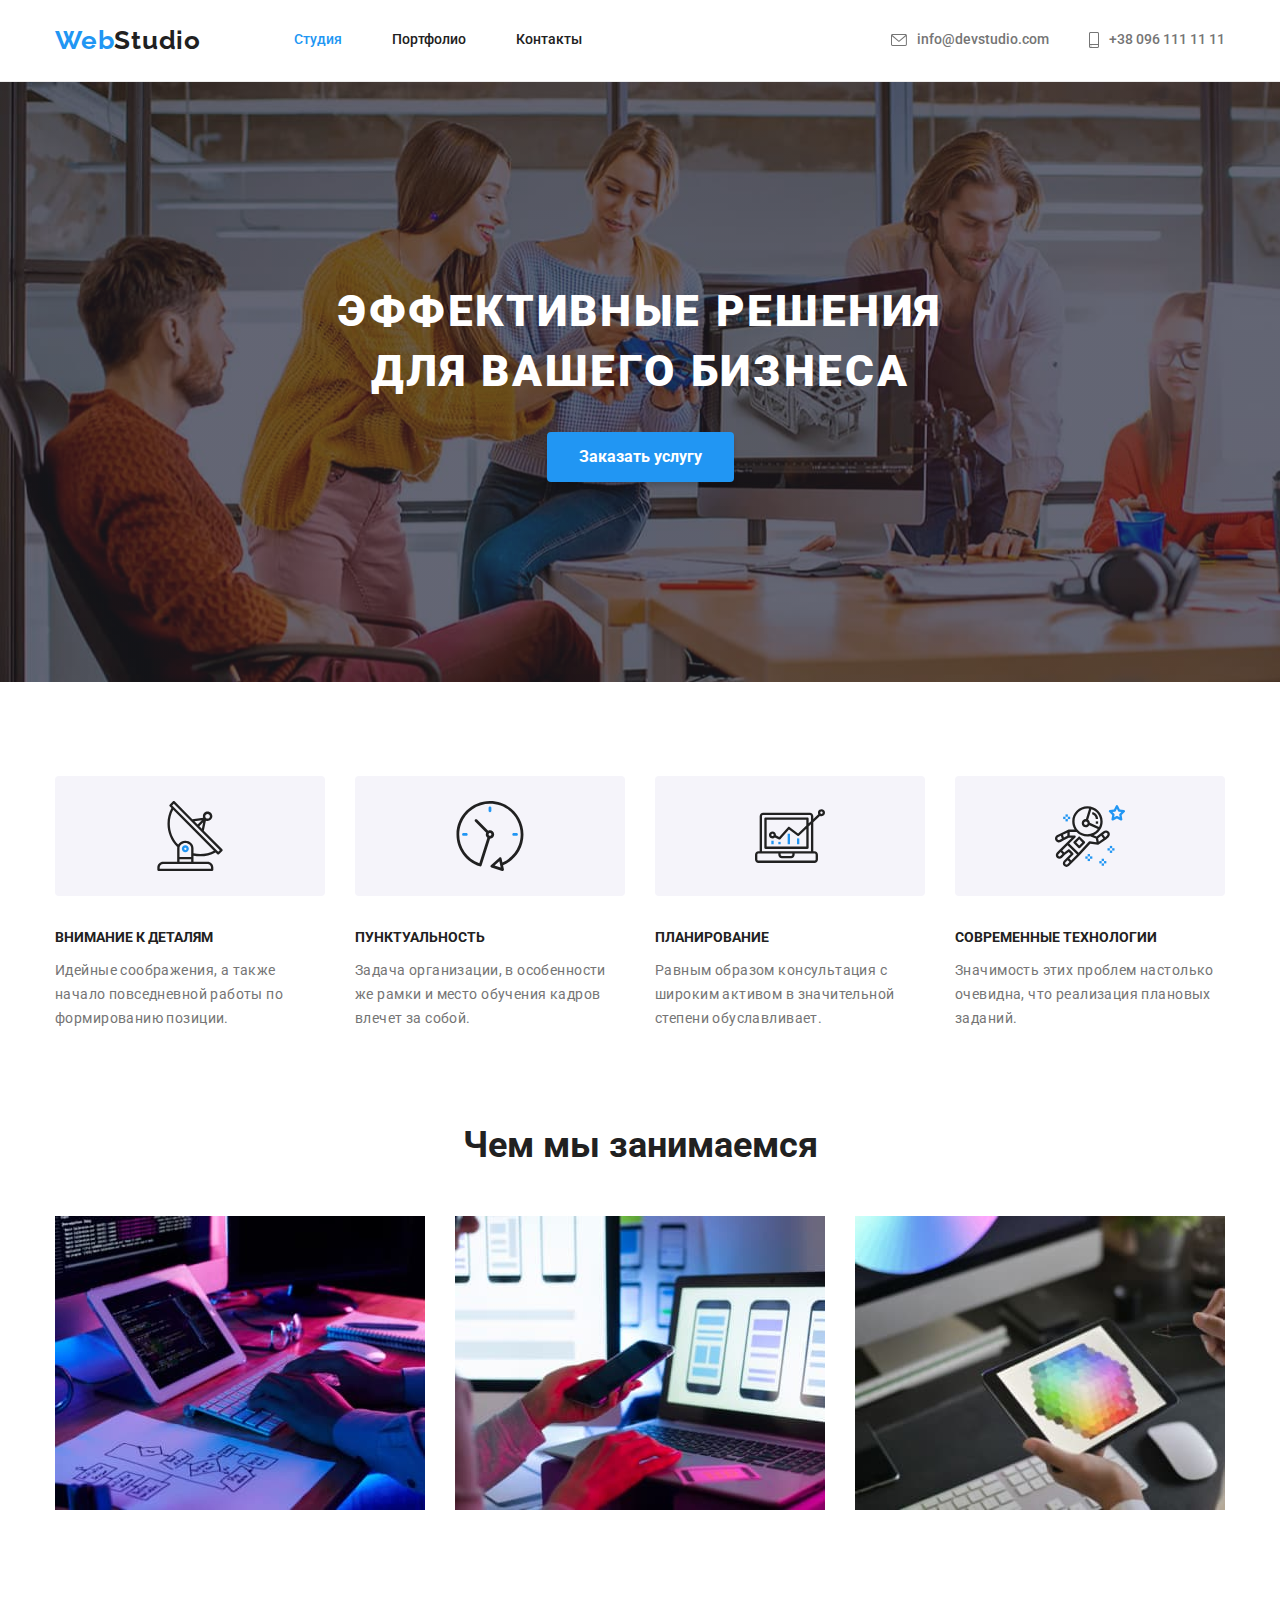
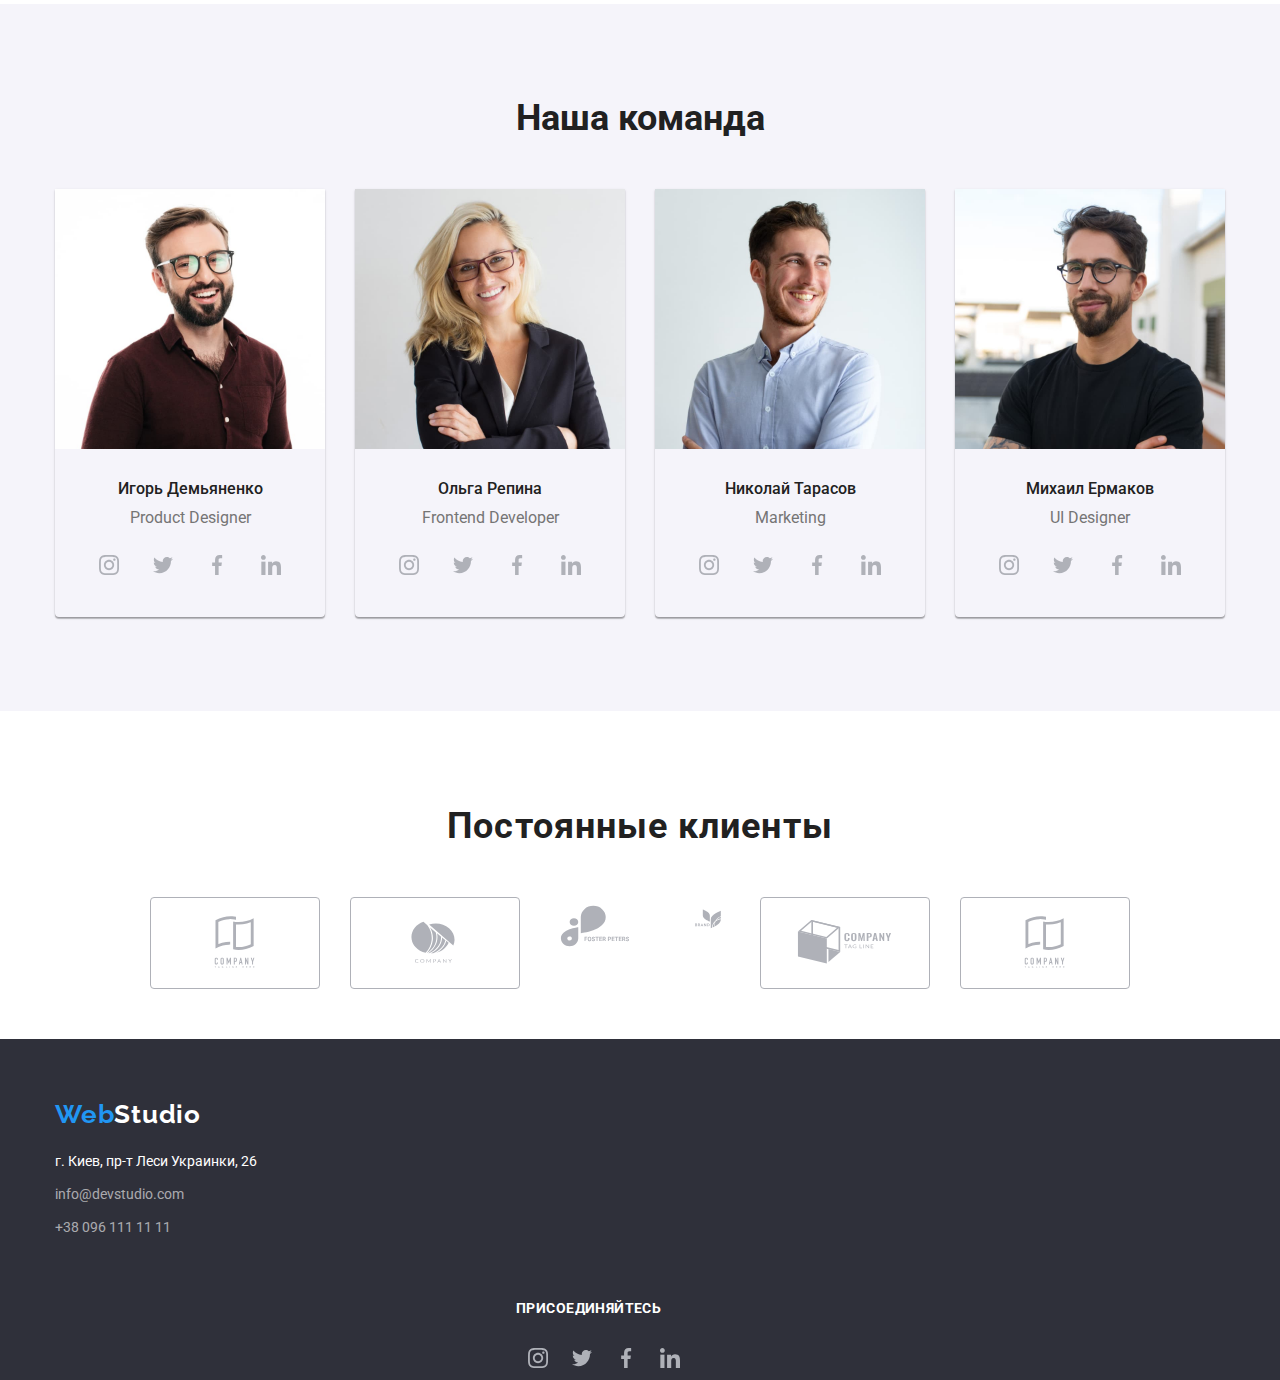
==== index.html @ 7bfb626f "&" ====
<!DOCTYPE html>
<html lang="ru">

<head>
    <meta charset="UTF-8">
    <meta http-equiv="X-UA-Compatible" content="IE=edge">
    <meta name="viewport" content="width=device-width, initial-scale=1.0">
    <title>Document</title>
    <link rel="preconnect" href="https://fonts.gstatic.com">
    <link
        href="https://fonts.googleapis.com/css2?family=Raleway:wght@700&family=Roboto:wght@400;500;700;900&display=swap"
        rel="stylesheet">
    <link rel="stylesheet" href="https://cdnjs.cloudflare.com/ajax/libs/modern-normalize/1.1.0/modern-normalize.css">
    <link rel="stylesheet" href="./css/styles.css">

</head>

<body>

    <header class=head-border>
        <div class="container">
            <nav class="nav">

                <a class="nav-logo" href="./index.html"><span class="logo-web">Web</span>Studio</a>

                <ul class="nav-list list">
                    <li class="nav-item"><a class="nav-link link active" href="./index.html">Студия</a></li>
                    <li class="nav-item"><a class="nav-link link" href="./portfolio.html">Портфолио</a></li>
                    <li class="nav-item"><a class="nav-link link" href="#">Контакты</a></li>
                </ul>
            </nav>
            <ul class="contact-list list">
                <li class="contact-item"><a class="nav-link link contact-link" href="mailto:info@devstudio.com">
                    <svg class=contact-list-icon width="16" height="12"> 
                        <use href="./images/sprite.svg#icon-envelope"></use> </svg>
                    info@devstudio.com</a></li>
                <li class="contact-item"><a class="nav-link link contact-link" href="tel:+380961111111">
                    <svg class=contact-list-icon width="10" height="16"> 
                        <use href="./images/sprite.svg#icon-smartphone"></use> </svg>
                        +38 096 111 11 11</a>
                </li>
            </ul>
        </div>
    </header>

    <main>
        <section class="hero-section ">
           
        <div class="hero-container">
            <h1 class="hero-title">Эффективные решения для вашего бизнеса</h1>
            <button type="button" class="btn order">Заказать услугу</button>
      
            </div>
        </section>


        <section class="container discription">
           
                <ul class="about-list list">
                    <li class=feature-container>
                        <div class=feature>
                        <svg  width="70" height="70"> 
                            <use href="./images/sprite.svg#icon-antenna">
                            </use> </svg></div>
                        <h3 class="about-title">Внимание к деталям</h3>
                        <p class="about-title-p">Идейные соображения, а также начало повседневной работы по формированию
                            позиции.</p>
                            </div>
                    </li>
                    <li class=feature-container>
                        <div class=feature>
                            <svg  width="70" height="70"> 
                                <use href="./images/sprite.svg#icon-clock">
                                </use> </svg></div>
                        <h3 class="about-title">Пунктуальность</h3>
                        <p class="about-title-p">Задача организации, в особенности же рамки и место обучения кадров
                            влечет за собой.</p>
                    </li>
                    <li class=feature-container>
                        <div class=feature>
                            <svg  width="70" height="70"> 
                                <use href="./images/sprite.svg#icon-diagram">
                                </use> </svg></div>
                        <h3 class="about-title">Планирование</h3>
                        <p class="about-title-p">Равным образом консультация с широким активом в значительной степени
                            обуславливает.</p>
                    </li>
                    <li class=feature-container>
                        <div class=feature>
                            <svg  width="70" height="70"> 
                                <use href="./images/sprite.svg#icon-astronaut">
                                </use> </svg></div>
                        <h3 class="about-title">Современные технологии</h3>
                        <p class="about-title-p">Значимость этих проблем настолько очевидна, что реализация плановых
                            заданий.</p>
                    </li>

                </ul>
            
        </section>


        <section class="work-list container">
       
            <h2 class="about-work">Чем мы занимаемся</h2>

            <ul class="img-list  list">
                <li class=img-li><img src="./images/our-work-1.jpg" alt="nice-image-with-computer" width="370"></li>
                <li class=img-li><img src="./images/our-work-2.jpg" alt="nice-image-with-phone" width="370"></li>
                <li class=img-li><img src="./images/our-work-3.jpg" alt="nice-image-with-tablet" width="370"></li>
            </ul>
      
        </section>

        <section class=team-section >
            <div class="container pad-top">
            <h2 class="our-team">Наша команда</h2>
            
                <ul class="team-list">
                    <li class="card list ">

                        <img src="./images/our-team-prod-design.jpg" alt="photo-prod-design" width="270">
                        <div class="employer-card">
                            <h3 class="employer">Игорь Демьяненко</h3>
                            <p class="employer-text">Product Designer</p>
                            <ul class="social-link-list list">
                                <li class="social-list-item"> 
                                    <a class=social-list-link href="" > 
                                    <svg class="social-list-icon" width="20" height="20"> 
                                    <use href="./images/sprite.svg#icon-instagram">
                                    </use></svg></a></li>
                                    <li class="social-list-item"> 
                                        <a href="" class=social-list-link> 
                                        <svg class="social-list-icon" width="20" height="20"> 
                                        <use href="./images/sprite.svg#icon-twitter">
                                        </use></svg></a></li>
                                        <li class="social-list-item"> 
                                            <a href="" class=social-list-link> 
                                            <svg class="social-list-icon" width="20" height="20"> 
                                            <use href="./images/sprite.svg#icon-facebook">
                                            </use></svg></a></li>
                                            <li class="social-list-item"> 
                                                <a href="" class=social-list-link> 
                                                <svg class="social-list-icon" width="20" height="20"> 
                                                <use href="./images/sprite.svg#icon-linkedin">
                                                </use></svg></a></li>
                            
                            </ul>
                        </div>
                    </li>


                    <li class="card list"><img src="./images/our-team-frontend-dev.jpg" alt="photo-frontend-dev"
                            width="270">
                        <div class="employer-card">
                            <h3 class="employer">Ольга Репина</h3>
                            <p class="employer-text">Frontend Developer</p>
                            <ul class="social-link-list list">
                                <li class="social-list-item"> 
                                    <a class=social-list-link href="" > 
                                    <svg class="social-list-icon" width="20" height="20"> 
                                    <use href="./images/sprite.svg#icon-instagram">
                                    </use></svg></a></li>
                                    <li class="social-list-item"> 
                                        <a href="" class=social-list-link> 
                                        <svg class="social-list-icon" width="20" height="20"> 
                                        <use href="./images/sprite.svg#icon-twitter">
                                        </use></svg></a></li>
                                        <li class="social-list-item"> 
                                            <a href="" class=social-list-link> 
                                            <svg class="social-list-icon" width="20" height="20"> 
                                            <use href="./images/sprite.svg#icon-facebook">
                                            </use></svg></a></li>
                                            <li class="social-list-item"> 
                                                <a href="" class=social-list-link> 
                                                <svg class="social-list-icon" width="20" height="20"> 
                                                <use href="./images/sprite.svg#icon-linkedin">
                                                </use></svg></a></li>
                            
                            </ul>
                        </div>
                    </li>


                    <li class="card list"><img src="./images/our-team-marketman.jpg" alt="photo-marketman" width="270">
                        <div class="employer-card">
                            <h3 class="employer">Николай Тарасов</h3>
                            <p class="employer-text">Marketing</p>
                            <ul class="social-link-list list">
                                <li class="social-list-item"> 
                                    <a class=social-list-link href="" > 
                                    <svg class="social-list-icon" width="20" height="20"> 
                                    <use href="./images/sprite.svg#icon-instagram">
                                    </use></svg></a></li>
                                    <li class="social-list-item"> 
                                        <a href="" class=social-list-link> 
                                        <svg class="social-list-icon" width="20" height="20"> 
                                        <use href="./images/sprite.svg#icon-twitter">
                                        </use></svg></a></li>
                                        <li class="social-list-item"> 
                                            <a href="" class=social-list-link> 
                                            <svg class="social-list-icon" width="20" height="20"> 
                                            <use href="./images/sprite.svg#icon-facebook">
                                            </use></svg></a></li>
                                            <li class="social-list-item"> 
                                                <a href="" class=social-list-link> 
                                                <svg class="social-list-icon" width="20" height="20"> 
                                                <use href="./images/sprite.svg#icon-linkedin">
                                                </use></svg></a></li>
                            
                            </ul>
                        </div>
                    </li>

                    <li class="card list"><img src="./images/our-team-Ul-design.jpg" alt="photo-Ul-design" width="270">
                        <div class="employer-card">
                            <h3 class="employer">Михаил Ермаков</h3>
                            <p class="employer-text">UI Designer</p>
                            <ul class="social-link-list list">
                                <li class="social-list-item"> 
                                    <a class=social-list-link href="" > 
                                    <svg class="social-list-icon" width="20" height="20"> 
                                    <use href="./images/sprite.svg#icon-instagram">
                                    </use></svg></a></li>
                                    <li class="social-list-item"> 
                                        <a href="" class=social-list-link> 
                                        <svg class="social-list-icon" width="20" height="20"> 
                                        <use href="./images/sprite.svg#icon-twitter">
                                        </use></svg></a></li>
                                        <li class="social-list-item"> 
                                            <a href="" class=social-list-link> 
                                            <svg class="social-list-icon" width="20" height="20"> 
                                            <use href="./images/sprite.svg#icon-facebook">
                                            </use></svg></a></li>
                                            <li class="social-list-item"> 
                                                <a href="" class=social-list-link> 
                                                <svg class="social-list-icon" width="20" height="20"> 
                                                <use href="./images/sprite.svg#icon-linkedin">
                                                </use></svg></a></li>
                            
                            </ul>
                        </div>
                    </li>

                </ul>

            </div>
        </section>
        <section class="clients container">
                <h2 class="clients-title">Постоянные клиенты</h2>
                <ul class="clients-link-list list">
                    <li class="clients-list-item"> 
                        <a href="" class="clients-list-link link"> 
                        <svg class="clients-list-icon" width="106" height="60"> 
                        <use href="./images/sprite.svg#icon-Logo-1">
                        </use></svg></a></li>
                        <li class="clients-list-item"> 
                            <a href="" class="clients-list-link link"> 
                            <svg class="clients-list-icon" width="106" height="60"> 
                            <use href="./images/sprite.svg#icon-Logo-2">
                            </use></svg></a></li>
                            <li class="clients-list-item"> 
                                <svg class="clients-list-icon" width="106" height="60"> 
                                <use href="./images/sprite.svg#icon-Logo-3">
                                </use></svg></a></li>
                                <li class="clients-list-item"> 
                                    <a href="" class="social-list-link link"> 
                                    <svg class="clients-list-icon" width="106" height="60"> 
                                    <use href="./images/sprite.svg#icon-Logo-4">
                                    </use></svg></a></li>
                                    <li class="clients-list-item"> 
                                        <a href="" class="clients-list-link link"> 
                                        <svg class="clients-list-icon" width="106" height="60"> 
                                        <use href="./images/sprite.svg#icon-Logo-5">
                                        </use></svg></a></li>
                                        <li class="clients-list-item"> 
                                            <a href="" class="clients-list-link link"> 
                                            <svg class="clients-list-icon" width="106" height="60"> 
                                            <use href="./images/sprite.svg#icon-Logo-1">
                                            </use></svg></a></li>
                    


                </ul>
          

        </section>
    </main>

    <footer class="footer-color">
        <div class="container footer-item">
        <a class="footer-logo" href="./index.html"><span class="logo-web">Web</span>Studio</a>
           
        <address>
                
                <p class="contacts-mar adress">г. Киев, пр-т Леси Украинки, 26</p>
                <a class="link-footer" href="mailto:info@devstudio.com"><p class=contacts-mar>info@devstudio.com</p></a>
                <a class=" link-footer" href="tel:+380961111111"><p>+38 096 111 11 11</p></a>
            </div>  
         
        
            <div class=join-list>
            <p class=join>присоединяйтесь</p>
            <ul class="our-social-link-list list">
                <li class="our-social-list-item"> 
                <a class=social-list-link href="" > 
                <svg class="social-list-icon" width="20" height="20"> 
                 <use href="./images/sprite.svg#icon-instagram">
                 </use></svg></a></li>
                <li class="our-social-list-item"> 
                    <a href="" class=social-list-link> 
                    <svg class="social-list-icon" width="20" height="20"> 
                    <use href="./images/sprite.svg#icon-twitter">
                      </use></svg></a></li>
                  <li class="our-social-list-item"> 
                        <a href="" class=social-list-link> 
                          <svg class="social-list-icon" width="20" height="20"> 
                            <use href="./images/sprite.svg#icon-facebook">
                            </use></svg></a></li>
                            <li class="our-social-list-item"> 
                                <a href="" class=social-list-link> 
                                <svg class="social-list-icon" width="20" height="20"> 
                                <use href="./images/sprite.svg#icon-linkedin">
                                </use></svg></a></li>
                                       
        </div>
    </address>
    </footer>
</body>
</html>
---- css/styles.css ----
:root {
  --color-black: #212121;
  --color-blue: #2196f3;
  --color-grey: #757575;
  --color-white: #ffffff;
  --color-innative-btn: #f5f4fa;
}
h1,
h2,
h3,
h4,
h5,
h6,
p,
ul,
ol {
  margin-bottom: 0;
  margin-top: 0;
  padding: 0;
}

body {
  background-color: var(--color-white);
  color: var(--color-grey);
  font-family: Roboto, Arial, Helvetica, sans-serif;
  font-style: normal;
  font-weight: 400;
  font-size: 14px;
  line-height: 1.14;
}
img {
  display: block;
}
.container {
  width: 1200px;
  padding-left: 15px;
  padding-right: 15px;
  margin-left: auto;
  margin-right: auto;
  /* align-items: center; */
}
.list {
  list-style: none;
}
.pad-top {
  padding-top: 94px;
  padding-bottom: 94px;
}

.link:hover,
.link:focus {
  color: var(--color-blue);
}
.head-border {
  border-bottom: 1px solid #ececec;
}
/*  header */

.nav,
header > .container,
.selectors {
  display: flex;
  flex-wrap: wrap;
  align-items: center;
}
.img-list {
  margin-top: -30px;
  margin-left: -30px;
  display: flex;
  flex-wrap: wrap;
}
.img-li {
  flex-basis: calc((100% - 90px) / 3);
  margin-top: 30px;
  margin-left: 30px;
}
.nav-link {
  padding-top: 25px;
  padding-bottom: 25px;
}

/* logo */
.nav-logo {
  padding-top: 25px;
  padding-bottom: 25px;
  font-family: Raleway;
  font-weight: 700;
  font-size: 26px;
  line-height: 1.19;
  letter-spacing: 0.03em;
  text-decoration: none;
  color: var(--color-black);
  margin-right: 93px;
}
.logo-web {
  color: var(--color-blue);
}
/* /logo */

/* header */

.nav-list {
  font-weight: 500;
  display: flex;
  align-items: center;
}
.nav-item:not(:last-child) {
  margin-right: 50px;
}
.link {
  text-decoration: none;
  color: var(--color-black);
}
.active {
  color: var(--color-blue);
}
.contact-list {
  display: flex;
  margin-left: auto;
}
.contact-item:not(:last-child) {
  margin-right: 40px;
}
.contact-link {
  display: flex;
  align-items: center;
  justify-content: flex-end;
  font-weight: 500;
  color: var(--color-grey);
}
.contact-list-icon {
  margin-right: 10px;
  fill: var(--color-grey);
}
.contact-item:hover .contact-list-icon {
  fill: var(--color-blue);
}
/* /header */
/* hero */
.hero-container {
  max-width: 700px;
  margin-left: auto;
  margin-right: auto;
}
.hero-title {
  justify-content: center;
  font-weight: 900;
  font-size: 44px;
  line-height: 1.36;
  text-align: center;
  letter-spacing: 0.06em;
  text-transform: uppercase;
  color: var(--color-white);
}
.hero-section {
  background-color: #c4c4c4;
  display: flex;
  padding-top: 200px;
  padding-bottom: 200px;
  background-image: linear-gradient(
      rgba(47, 48, 58, 0.4),
      rgba(47, 48, 58, 0.4)
    ),
    url("../images/bgi.jpeg");
}

/* hero btn */
.btn {
  background-color: var(--color-blue);
  color: var(--color-white);
  font-weight: 700;
  font-size: 16px;
  line-height: 1.87;
  border-radius: 4px;
  cursor: pointer;
  justify-content: center;
  margin-top: 30px;
}
.order {
  align-items: center;
  justify-content: center;
  display: block;
  margin-left: auto;
  margin-right: auto;
  padding: 10px 32px;
  box-shadow: 0px 4px 4px rgba(0, 0, 0, 0.15);
  border-radius: 4px;
  border: none;
}
/* /hero btn */
/* about */
.feature {
  justify-content: center;
  align-items: center;
  width: 270px;
  height: 120px;
  display: flex;
  background-color: #f5f4fa;
  border-radius: 4px;
}

.about-list {
  display: flex;
  flex-direction: row;
  margin-top: -30px;
  margin-left: -30px;
}
.discription {
  padding-top: 94px;
  padding-bottom: 47px;
}
.about-list li {
  margin-left: 30px;
  margin-top: 30px;
  /* padding: 5px; */
  flex-basis: calc((100% - 120px) / 4);
}

.about-title {
  text-transform: uppercase;
  color: var(--color-black);
  font-size: 14px;
  line-height: 1.71;
  margin-bottom: 10px;
  padding-top: 30px;
}

.about-title-p {
  font-style: normal;
  font-weight: normal;
  font-size: 14px;
  line-height: 1.71;
  letter-spacing: 0.03em;
}
/* about work */
.about-work {
  font-weight: 700;
  color: var(--color-black);
  text-align: center;
  font-size: 36px;
  margin-bottom: 50px;
}
.work-list {
  padding-bottom: 94px;
  padding-top: 47px;
}

/* /about work */
/* team */
.team-section {
  background-color: #f5f4fa;
}
.our-team {
  font-weight: 700;
  color: var(--color-black);
  text-align: center;
  font-size: 36px;
  margin-bottom: 50px;
}

.team-list {
  display: flex;
  margin-top: -30px;
  margin-left: -30px;
}
.card {
  margin-left: 30px;
  margin-top: 30px;
  flex-basis: calc((100% - 120px) / 4);
  box-shadow: 0px 1px 3px rgba(0, 0, 0, 0.12), 0px 1px 1px rgba(0, 0, 0, 0.14),
    0px 2px 1px rgba(0, 0, 0, 0.2);
  border-radius: 0px 0px 4px 4px;
}

.employer {
  color: var(--color-black);
  font-weight: 500;
  text-align: center;
  font-size: 16px;
  line-height: 1.19;
  margin-bottom: 10px;
}
.employer-text {
  text-align: center;
  font-size: 16px;
  line-height: 1.19;
}
.employer-card {
  padding: 30px 32px;
}
/* footer*/

.footer-logo {
  color: var(--color-white);
  font-family: Raleway;
  font-weight: 700;
  font-size: 26px;
  line-height: 1.19;
  letter-spacing: 0.03em;
  text-decoration: none;
  margin-bottom: 20px;
  display: block;
}
.footer-color {
  background-color: #2f303a;
}

.footer-item {
  padding-top: 60px;
  padding-bottom: 60px;
}
.adress {
  font-style: normal;
  font-size: 14px;
  line-height: 1.71;
  color: var(--color-white);
}
.link-footer {
  text-decoration: none;
  color: rgba(255, 255, 255, 0.6);
  font-style: normal;
  font-size: 14px;
  line-height: 1.71;
}
.link-footer:hover,
.link-footer:focus {
  color: var(--color-blue);
}
.btn-filter {
  font-weight: 500;
  font-size: 16px;
  line-height: 1.62;
  text-align: center;
  background-color: var(--color-grey);
  color: var(--color-black);
  font-family: Roboto;
  cursor: pointer;
}
.btn-filter:hover,
.btn-filter:focus {
  color: var(--color-white);
  background-color: var(--color-blue);
}
.galery-title {
  color: var(--color-black);
  font-weight: 700;
  font-size: 18px;
  line-height: 2;
}
.galery-text {
  color: var(--color-grey);
  font-size: 16px;
  line-height: 1.9;
}
/* portfolio */
.selectors {
  justify-content: center;
  margin-bottom: 50px;
}
.selectors > .list:not(:last-child) {
  margin-right: 8px;
}
.btn-filter {
  background-color: var(--color-innative-btn);
  font-size: 16px;
  line-height: 1.62;
  letter-spacing: 0.03em;
  text-align: center;
  color: var(--color-black);
  box-shadow: 0px 3px 1px rgba(0, 0, 0, 0.1), 0px 1px 2px rgba(0, 0, 0, 0.08),
    0px 2px 2px rgba(0, 0, 0, 0.12);
  border-radius: 4px;
  border-color: transparent;
  padding: 6px 22px;
}

/* tile */
.tile-list {
  display: flex;
  flex-wrap: wrap;
  margin-left: -30px;
  margin-top: -30px;
}

.title-li {
  display: block;
  flex-basis: calc((100% - 90px) / 3);
  margin-left: 30px;
  margin-top: 30px;
  box-shadow: 0px 3px 1px rgba(0, 0, 0, 0.1), 0px 1px 2px rgba(0, 0, 0, 0.08),
    0px 2px 2px rgba(0, 0, 0, 0.12);
  border-radius: 4px;
  border-color: transparent;
}

.galery-title {
  margin-bottom: 4px;
}

.gallery-card {
  padding: 20px 24px;
}
.contacts-mar {
  margin-bottom: 9px;
}
.social-link-list {
  padding-top: 16px;
}
.social-list-link {
  display: flex;
  align-items: center;
  justify-content: center;
  width: 44px;
  height: 44px;
  border-radius: 50%;
  /* background-color: var(--color-white); */
}
.social-link-list {
  justify-content: space-between;
  display: flex;
}
.social-list-link:hover,
.social-list-link :focus {
  background-color: var(--color-blue);
}
.social-list-icon {
  fill: #afb1b8;
}
.social-list-link:hover .social-list-icon,
.social-list-link:focus .social-list-icon {
  fill: var(--color-white);
}
.clients {
  padding-top: 94px;
  font-weight: 700;
  color: var(--color-black);
  text-align: center;
  font-size: 36px;
  margin-bottom: 50px;
  line-height: 42px;
  letter-spacing: 0.03em;
}
.clients-title {
  font-size: 36px;
}
.clients-link-list {
  justify-content: center;
  display: flex;
}
.clients-list-item:not(:last-child) {
  margin-right: 30px;
}
.clients-list-item {
  margin-top: 50px;
}
.clients-list-icon {
  padding: auto;
  fill: #afb1b8;
}
.clients-list-link {
  border: 1px solid #afb1b8;
  box-sizing: border-box;
  border-radius: 4px;
  width: 170px;
  height: 92px;
  display: flex;
  justify-content: center;
  align-items: center;
}

.clients-list-link:hover .clients-list-icon,
.clients-list-link:focus .clients-list-icon {
  fill: var(--color-blue);
}
.clients-list-link:hover,
.clients-list-link:focus {
  fill: var(--color-blue);
  border: 1px solid var(--color-blue);
}
.our-social-list-link {
  display: flex;
  flex-direction: row;
  align-items: center;
  justify-content: center;
  width: 44px;
  height: 44px;
  border-radius: 50%;
  background-color: var(--color-white);
}
.our-social-link-list > .social-list-icon {
  fill: #fff;
}
.join-list {
  margin-left: 516px;
}
.join {
  text-transform: uppercase;
  font-weight: bold;
  font-size: 14px;
  line-height: 16px;
  letter-spacing: 0.03em;
  margin-bottom: 20px;
  color: var(--color-white);
}
.our-social-link-list {
  display: flex;
  flex-direction: row;
}
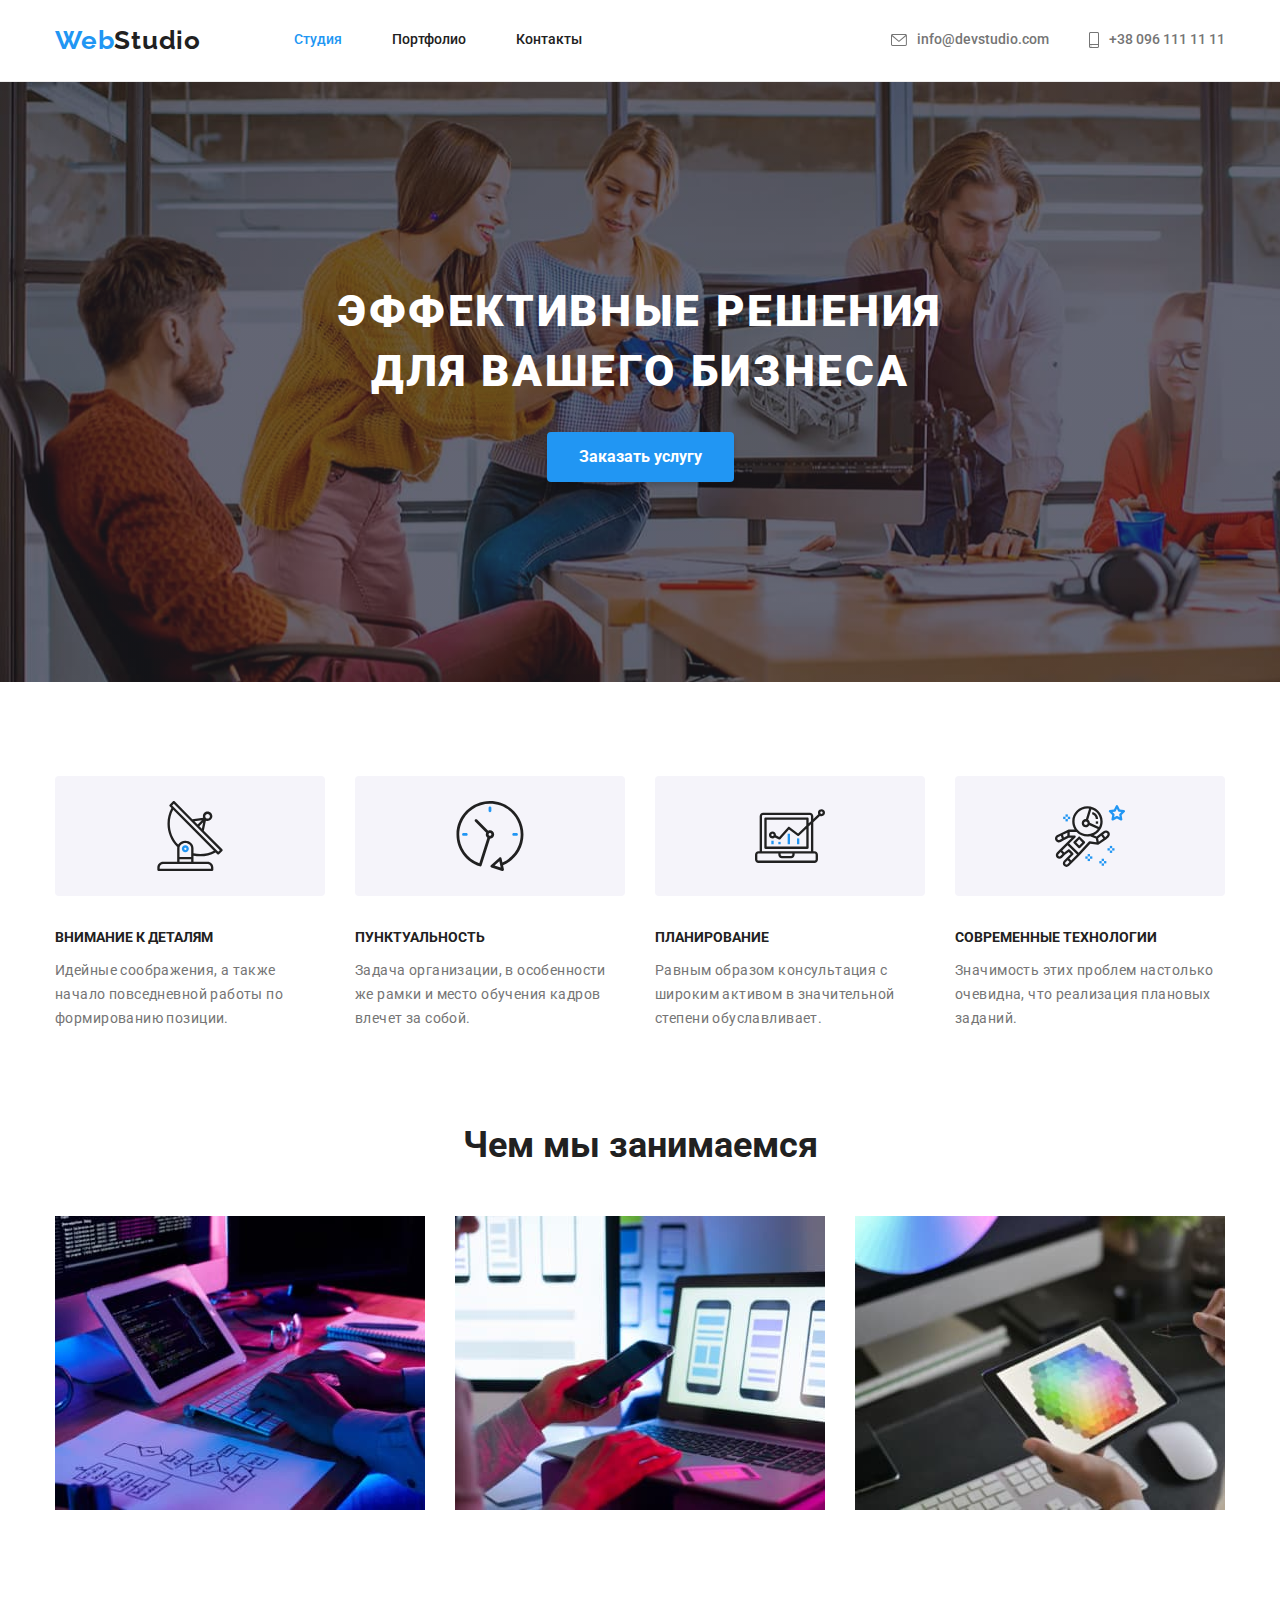
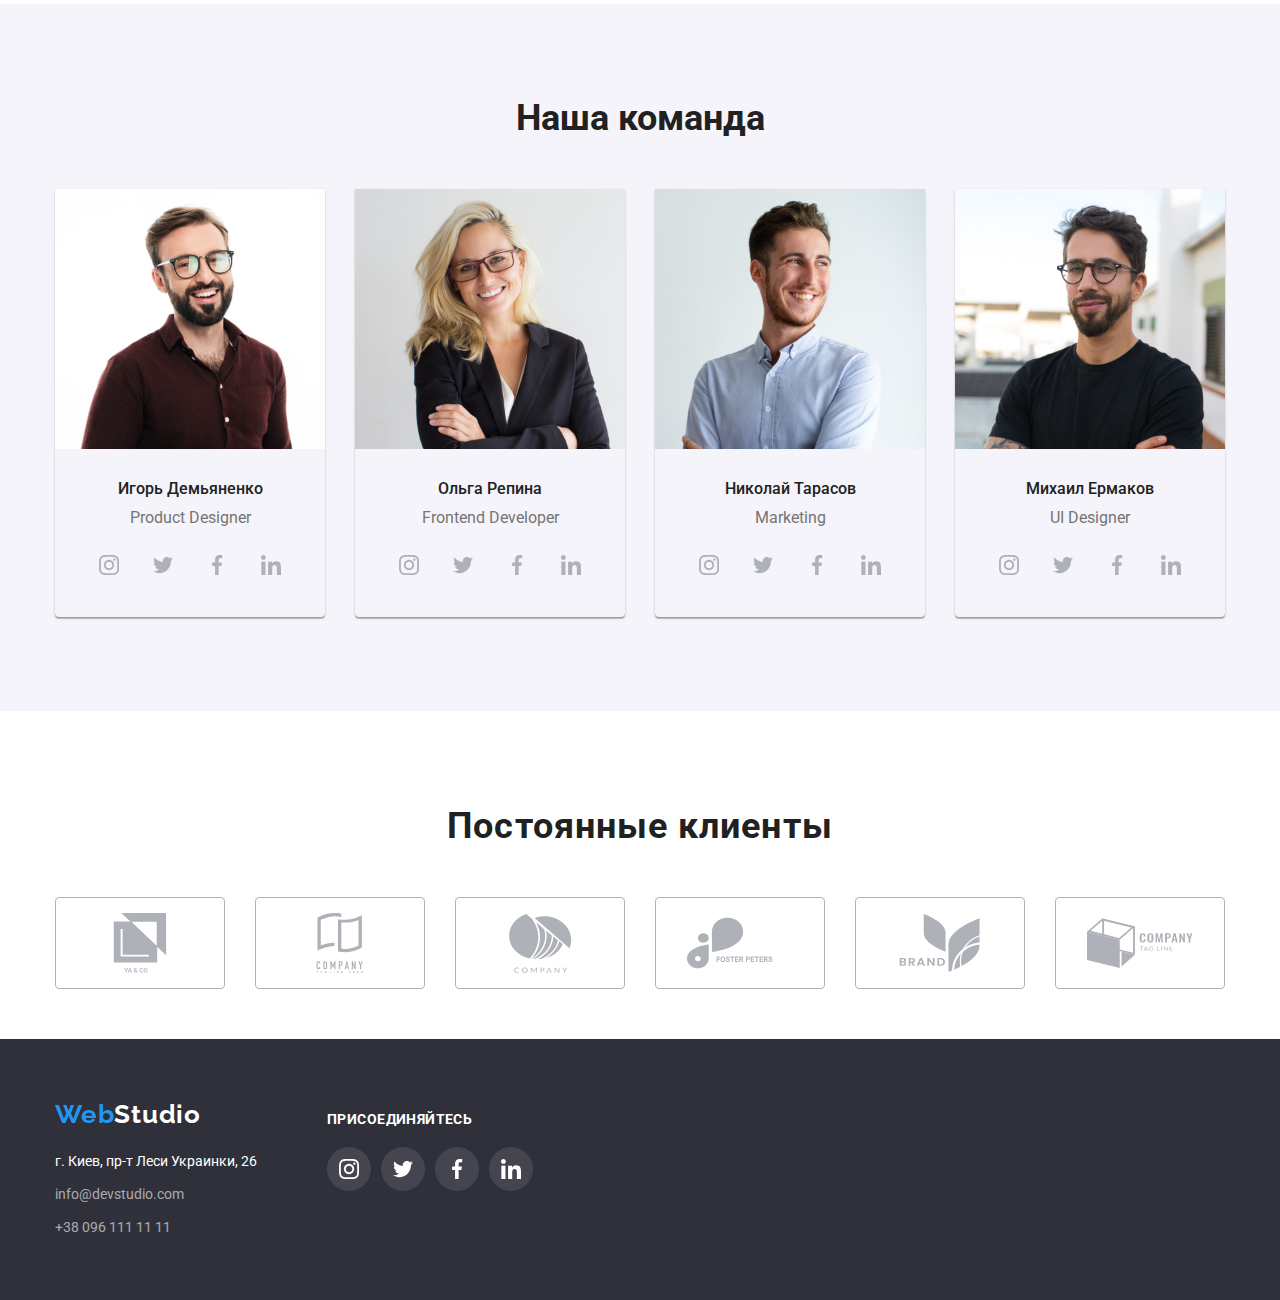
==== commit edf3af5f: "hw done" ====
--- a/index.html
+++ b/index.html
@@ -31,12 +31,14 @@
             </nav>
             <ul class="contact-list list">
                 <li class="contact-item"><a class="nav-link link contact-link" href="mailto:info@devstudio.com">
-                    <svg class=contact-list-icon width="16" height="12"> 
-                        <use href="./images/sprite.svg#icon-envelope"></use> </svg>
-                    info@devstudio.com</a></li>
+                        <svg class=contact-list-icon width="16" height="12">
+                            <use href="./images/sprite.svg#icon-envelope"></use>
+                        </svg>
+                        info@devstudio.com</a></li>
                 <li class="contact-item"><a class="nav-link link contact-link" href="tel:+380961111111">
-                    <svg class=contact-list-icon width="10" height="16"> 
-                        <use href="./images/sprite.svg#icon-smartphone"></use> </svg>
+                        <svg class=contact-list-icon width="10" height="16">
+                            <use href="./images/sprite.svg#icon-smartphone"></use>
+                        </svg>
                         +38 096 111 11 11</a>
                 </li>
             </ul>
@@ -45,63 +47,71 @@
 
     <main>
         <section class="hero-section ">
-           
-        <div class="hero-container">
-            <h1 class="hero-title">Эффективные решения для вашего бизнеса</h1>
-            <button type="button" class="btn order">Заказать услугу</button>
-      
+
+            <div class="hero-container">
+                <h1 class="hero-title">Эффективные решения для вашего бизнеса</h1>
+                <button type="button" class="btn order">Заказать услугу</button>
+
             </div>
         </section>
 
 
         <section class="container discription">
-           
-                <ul class="about-list list">
-                    <li class=feature-container>
-                        <div class=feature>
-                        <svg  width="70" height="70"> 
+
+            <ul class="about-list list">
+                <li class=feature-container>
+                    <div class=feature>
+                        <svg width="70" height="70">
                             <use href="./images/sprite.svg#icon-antenna">
-                            </use> </svg></div>
-                        <h3 class="about-title">Внимание к деталям</h3>
-                        <p class="about-title-p">Идейные соображения, а также начало повседневной работы по формированию
-                            позиции.</p>
-                            </div>
-                    </li>
-                    <li class=feature-container>
-                        <div class=feature>
-                            <svg  width="70" height="70"> 
-                                <use href="./images/sprite.svg#icon-clock">
-                                </use> </svg></div>
-                        <h3 class="about-title">Пунктуальность</h3>
-                        <p class="about-title-p">Задача организации, в особенности же рамки и место обучения кадров
-                            влечет за собой.</p>
-                    </li>
-                    <li class=feature-container>
-                        <div class=feature>
-                            <svg  width="70" height="70"> 
-                                <use href="./images/sprite.svg#icon-diagram">
-                                </use> </svg></div>
-                        <h3 class="about-title">Планирование</h3>
-                        <p class="about-title-p">Равным образом консультация с широким активом в значительной степени
-                            обуславливает.</p>
-                    </li>
-                    <li class=feature-container>
-                        <div class=feature>
-                            <svg  width="70" height="70"> 
-                                <use href="./images/sprite.svg#icon-astronaut">
-                                </use> </svg></div>
-                        <h3 class="about-title">Современные технологии</h3>
-                        <p class="about-title-p">Значимость этих проблем настолько очевидна, что реализация плановых
-                            заданий.</p>
-                    </li>
-
-                </ul>
-            
+                            </use>
+                        </svg>
+                    </div>
+                    <h3 class="about-title">Внимание к деталям</h3>
+                    <p class="about-title-p">Идейные соображения, а также начало повседневной работы по формированию
+                        позиции.</p>
+                    </div>
+                </li>
+                <li class=feature-container>
+                    <div class=feature>
+                        <svg width="70" height="70">
+                            <use href="./images/sprite.svg#icon-clock">
+                            </use>
+                        </svg>
+                    </div>
+                    <h3 class="about-title">Пунктуальность</h3>
+                    <p class="about-title-p">Задача организации, в особенности же рамки и место обучения кадров
+                        влечет за собой.</p>
+                </li>
+                <li class=feature-container>
+                    <div class=feature>
+                        <svg width="70" height="70">
+                            <use href="./images/sprite.svg#icon-diagram">
+                            </use>
+                        </svg>
+                    </div>
+                    <h3 class="about-title">Планирование</h3>
+                    <p class="about-title-p">Равным образом консультация с широким активом в значительной степени
+                        обуславливает.</p>
+                </li>
+                <li class=feature-container>
+                    <div class=feature>
+                        <svg width="70" height="70">
+                            <use href="./images/sprite.svg#icon-astronaut">
+                            </use>
+                        </svg>
+                    </div>
+                    <h3 class="about-title">Современные технологии</h3>
+                    <p class="about-title-p">Значимость этих проблем настолько очевидна, что реализация плановых
+                        заданий.</p>
+                </li>
+
+            </ul>
+
         </section>
 
 
         <section class="work-list container">
-       
+
             <h2 class="about-work">Чем мы занимаемся</h2>
 
             <ul class="img-list  list">
@@ -109,13 +119,13 @@
                 <li class=img-li><img src="./images/our-work-2.jpg" alt="nice-image-with-phone" width="370"></li>
                 <li class=img-li><img src="./images/our-work-3.jpg" alt="nice-image-with-tablet" width="370"></li>
             </ul>
-      
-        </section>
-
-        <section class=team-section >
+
+        </section>
+
+        <section class=team-section>
             <div class="container pad-top">
-            <h2 class="our-team">Наша команда</h2>
-            
+                <h2 class="our-team">Наша команда</h2>
+
                 <ul class="team-list">
                     <li class="card list ">
 
@@ -124,27 +134,35 @@
                             <h3 class="employer">Игорь Демьяненко</h3>
                             <p class="employer-text">Product Designer</p>
                             <ul class="social-link-list list">
-                                <li class="social-list-item"> 
-                                    <a class=social-list-link href="" > 
-                                    <svg class="social-list-icon" width="20" height="20"> 
-                                    <use href="./images/sprite.svg#icon-instagram">
-                                    </use></svg></a></li>
-                                    <li class="social-list-item"> 
-                                        <a href="" class=social-list-link> 
-                                        <svg class="social-list-icon" width="20" height="20"> 
-                                        <use href="./images/sprite.svg#icon-twitter">
-                                        </use></svg></a></li>
-                                        <li class="social-list-item"> 
-                                            <a href="" class=social-list-link> 
-                                            <svg class="social-list-icon" width="20" height="20"> 
+                                <li class="social-list-item">
+                                    <a class=social-list-link href="">
+                                        <svg class="social-list-icon" width="20" height="20">
+                                            <use href="./images/sprite.svg#icon-instagram">
+                                            </use>
+                                        </svg></a>
+                                </li>
+                                <li class="social-list-item">
+                                    <a href="" class=social-list-link>
+                                        <svg class="social-list-icon" width="20" height="20">
+                                            <use href="./images/sprite.svg#icon-twitter">
+                                            </use>
+                                        </svg></a>
+                                </li>
+                                <li class="social-list-item">
+                                    <a href="" class=social-list-link>
+                                        <svg class="social-list-icon" width="20" height="20">
                                             <use href="./images/sprite.svg#icon-facebook">
-                                            </use></svg></a></li>
-                                            <li class="social-list-item"> 
-                                                <a href="" class=social-list-link> 
-                                                <svg class="social-list-icon" width="20" height="20"> 
-                                                <use href="./images/sprite.svg#icon-linkedin">
-                                                </use></svg></a></li>
-                            
+                                            </use>
+                                        </svg></a>
+                                </li>
+                                <li class="social-list-item">
+                                    <a href="" class=social-list-link>
+                                        <svg class="social-list-icon" width="20" height="20">
+                                            <use href="./images/sprite.svg#icon-linkedin">
+                                            </use>
+                                        </svg></a>
+                                </li>
+
                             </ul>
                         </div>
                     </li>
@@ -156,27 +174,35 @@
                             <h3 class="employer">Ольга Репина</h3>
                             <p class="employer-text">Frontend Developer</p>
                             <ul class="social-link-list list">
-                                <li class="social-list-item"> 
-                                    <a class=social-list-link href="" > 
-                                    <svg class="social-list-icon" width="20" height="20"> 
-                                    <use href="./images/sprite.svg#icon-instagram">
-                                    </use></svg></a></li>
-                                    <li class="social-list-item"> 
-                                        <a href="" class=social-list-link> 
-                                        <svg class="social-list-icon" width="20" height="20"> 
-                                        <use href="./images/sprite.svg#icon-twitter">
-                                        </use></svg></a></li>
-                                        <li class="social-list-item"> 
-                                            <a href="" class=social-list-link> 
-                                            <svg class="social-list-icon" width="20" height="20"> 
+                                <li class="social-list-item">
+                                    <a class=social-list-link href="">
+                                        <svg class="social-list-icon" width="20" height="20">
+                                            <use href="./images/sprite.svg#icon-instagram">
+                                            </use>
+                                        </svg></a>
+                                </li>
+                                <li class="social-list-item">
+                                    <a href="" class=social-list-link>
+                                        <svg class="social-list-icon" width="20" height="20">
+                                            <use href="./images/sprite.svg#icon-twitter">
+                                            </use>
+                                        </svg></a>
+                                </li>
+                                <li class="social-list-item">
+                                    <a href="" class=social-list-link>
+                                        <svg class="social-list-icon" width="20" height="20">
                                             <use href="./images/sprite.svg#icon-facebook">
-                                            </use></svg></a></li>
-                                            <li class="social-list-item"> 
-                                                <a href="" class=social-list-link> 
-                                                <svg class="social-list-icon" width="20" height="20"> 
-                                                <use href="./images/sprite.svg#icon-linkedin">
-                                                </use></svg></a></li>
-                            
+                                            </use>
+                                        </svg></a>
+                                </li>
+                                <li class="social-list-item">
+                                    <a href="" class=social-list-link>
+                                        <svg class="social-list-icon" width="20" height="20">
+                                            <use href="./images/sprite.svg#icon-linkedin">
+                                            </use>
+                                        </svg></a>
+                                </li>
+
                             </ul>
                         </div>
                     </li>
@@ -187,27 +213,35 @@
                             <h3 class="employer">Николай Тарасов</h3>
                             <p class="employer-text">Marketing</p>
                             <ul class="social-link-list list">
-                                <li class="social-list-item"> 
-                                    <a class=social-list-link href="" > 
-                                    <svg class="social-list-icon" width="20" height="20"> 
-                                    <use href="./images/sprite.svg#icon-instagram">
-                                    </use></svg></a></li>
-                                    <li class="social-list-item"> 
-                                        <a href="" class=social-list-link> 
-                                        <svg class="social-list-icon" width="20" height="20"> 
-                                        <use href="./images/sprite.svg#icon-twitter">
-                                        </use></svg></a></li>
-                                        <li class="social-list-item"> 
-                                            <a href="" class=social-list-link> 
-                                            <svg class="social-list-icon" width="20" height="20"> 
+                                <li class="social-list-item">
+                                    <a class=social-list-link href="">
+                                        <svg class="social-list-icon" width="20" height="20">
+                                            <use href="./images/sprite.svg#icon-instagram">
+                                            </use>
+                                        </svg></a>
+                                </li>
+                                <li class="social-list-item">
+                                    <a href="" class=social-list-link>
+                                        <svg class="social-list-icon" width="20" height="20">
+                                            <use href="./images/sprite.svg#icon-twitter">
+                                            </use>
+                                        </svg></a>
+                                </li>
+                                <li class="social-list-item">
+                                    <a href="" class=social-list-link>
+                                        <svg class="social-list-icon" width="20" height="20">
                                             <use href="./images/sprite.svg#icon-facebook">
-                                            </use></svg></a></li>
-                                            <li class="social-list-item"> 
-                                                <a href="" class=social-list-link> 
-                                                <svg class="social-list-icon" width="20" height="20"> 
-                                                <use href="./images/sprite.svg#icon-linkedin">
-                                                </use></svg></a></li>
-                            
+                                            </use>
+                                        </svg></a>
+                                </li>
+                                <li class="social-list-item">
+                                    <a href="" class=social-list-link>
+                                        <svg class="social-list-icon" width="20" height="20">
+                                            <use href="./images/sprite.svg#icon-linkedin">
+                                            </use>
+                                        </svg></a>
+                                </li>
+
                             </ul>
                         </div>
                     </li>
@@ -217,27 +251,35 @@
                             <h3 class="employer">Михаил Ермаков</h3>
                             <p class="employer-text">UI Designer</p>
                             <ul class="social-link-list list">
-                                <li class="social-list-item"> 
-                                    <a class=social-list-link href="" > 
-                                    <svg class="social-list-icon" width="20" height="20"> 
-                                    <use href="./images/sprite.svg#icon-instagram">
-                                    </use></svg></a></li>
-                                    <li class="social-list-item"> 
-                                        <a href="" class=social-list-link> 
-                                        <svg class="social-list-icon" width="20" height="20"> 
-                                        <use href="./images/sprite.svg#icon-twitter">
-                                        </use></svg></a></li>
-                                        <li class="social-list-item"> 
-                                            <a href="" class=social-list-link> 
-                                            <svg class="social-list-icon" width="20" height="20"> 
+                                <li class="social-list-item">
+                                    <a class=social-list-link href="">
+                                        <svg class="social-list-icon" width="20" height="20">
+                                            <use href="./images/sprite.svg#icon-instagram">
+                                            </use>
+                                        </svg></a>
+                                </li>
+                                <li class="social-list-item">
+                                    <a href="" class=social-list-link>
+                                        <svg class="social-list-icon" width="20" height="20">
+                                            <use href="./images/sprite.svg#icon-twitter">
+                                            </use>
+                                        </svg></a>
+                                </li>
+                                <li class="social-list-item">
+                                    <a href="" class=social-list-link>
+                                        <svg class="social-list-icon" width="20" height="20">
                                             <use href="./images/sprite.svg#icon-facebook">
-                                            </use></svg></a></li>
-                                            <li class="social-list-item"> 
-                                                <a href="" class=social-list-link> 
-                                                <svg class="social-list-icon" width="20" height="20"> 
-                                                <use href="./images/sprite.svg#icon-linkedin">
-                                                </use></svg></a></li>
-                            
+                                            </use>
+                                        </svg></a>
+                                </li>
+                                <li class="social-list-item">
+                                    <a href="" class=social-list-link>
+                                        <svg class="social-list-icon" width="20" height="20">
+                                            <use href="./images/sprite.svg#icon-linkedin">
+                                            </use>
+                                        </svg></a>
+                                </li>
+
                             </ul>
                         </div>
                     </li>
@@ -247,84 +289,109 @@
             </div>
         </section>
         <section class="clients container">
-                <h2 class="clients-title">Постоянные клиенты</h2>
-                <ul class="clients-link-list list">
-                    <li class="clients-list-item"> 
-                        <a href="" class="clients-list-link link"> 
-                        <svg class="clients-list-icon" width="106" height="60"> 
-                        <use href="./images/sprite.svg#icon-Logo-1">
-                        </use></svg></a></li>
-                        <li class="clients-list-item"> 
-                            <a href="" class="clients-list-link link"> 
-                            <svg class="clients-list-icon" width="106" height="60"> 
-                            <use href="./images/sprite.svg#icon-Logo-2">
-                            </use></svg></a></li>
-                            <li class="clients-list-item"> 
-                                <svg class="clients-list-icon" width="106" height="60"> 
-                                <use href="./images/sprite.svg#icon-Logo-3">
-                                </use></svg></a></li>
-                                <li class="clients-list-item"> 
-                                    <a href="" class="social-list-link link"> 
-                                    <svg class="clients-list-icon" width="106" height="60"> 
-                                    <use href="./images/sprite.svg#icon-Logo-4">
-                                    </use></svg></a></li>
-                                    <li class="clients-list-item"> 
-                                        <a href="" class="clients-list-link link"> 
-                                        <svg class="clients-list-icon" width="106" height="60"> 
-                                        <use href="./images/sprite.svg#icon-Logo-5">
-                                        </use></svg></a></li>
-                                        <li class="clients-list-item"> 
-                                            <a href="" class="clients-list-link link"> 
-                                            <svg class="clients-list-icon" width="106" height="60"> 
-                                            <use href="./images/sprite.svg#icon-Logo-1">
-                                            </use></svg></a></li>
-                    
-
-
-                </ul>
-          
+            <h2 class="clients-title">Постоянные клиенты</h2>
+            <ul class="clients-link-list list">
+                <li class="clients-list-item">
+                    <a href="" class="clients-list-link link">
+                        <svg class="clients-list-icon" width="106" height="60">
+                            <use href="./images/sprite.svg#icon-group">
+                            </use>
+                        </svg></a>
+                </li>
+                <li class="clients-list-item">
+                    <a href="" class="clients-list-link link">
+                        <svg class="clients-list-icon" width="106" height="60">
+                            <use href="./images/sprite.svg#icon-group-1">
+                            </use>
+                        </svg></a>
+                </li>
+                <li class="clients-list-item">
+                    <a href="" class="clients-list-link link">
+                        <svg class="clients-list-icon" width="106" height="60">
+                            <use href="./images/sprite.svg#icon-group-2">
+                            </use>
+                        </svg></a>
+                </li>
+                <li class="clients-list-item">
+                    <a href="" class="clients-list-link link">
+                        <svg class="clients-list-icon" width="106" height="60">
+                            <use href="./images/sprite.svg#icon-group-3">
+                            </use>
+                        </svg></a>
+                </li>
+                <li class="clients-list-item">
+                    <a href="" class="clients-list-link link">
+                        <svg class="clients-list-icon" width="106" height="60">
+                            <use href="./images/sprite.svg#icon-group-4">
+                            </use>
+                        </svg></a>
+                </li>
+                <li class="clients-list-item">
+                    <a href="" class="clients-list-link link">
+                        <svg class="clients-list-icon" width="106" height="60">
+                            <use href="./images/sprite.svg#icon-group-5">
+                            </use>
+                        </svg></a>
+                </li>
+
+
+
+            </ul>
+
 
         </section>
     </main>
 
     <footer class="footer-color">
-        <div class="container footer-item">
-        <a class="footer-logo" href="./index.html"><span class="logo-web">Web</span>Studio</a>
-           
-        <address>
-                
-                <p class="contacts-mar adress">г. Киев, пр-т Леси Украинки, 26</p>
-                <a class="link-footer" href="mailto:info@devstudio.com"><p class=contacts-mar>info@devstudio.com</p></a>
-                <a class=" link-footer" href="tel:+380961111111"><p>+38 096 111 11 11</p></a>
-            </div>  
-         
-        
-            <div class=join-list>
-            <p class=join>присоединяйтесь</p>
-            <ul class="our-social-link-list list">
-                <li class="our-social-list-item"> 
-                <a class=social-list-link href="" > 
-                <svg class="social-list-icon" width="20" height="20"> 
-                 <use href="./images/sprite.svg#icon-instagram">
-                 </use></svg></a></li>
-                <li class="our-social-list-item"> 
-                    <a href="" class=social-list-link> 
-                    <svg class="social-list-icon" width="20" height="20"> 
-                    <use href="./images/sprite.svg#icon-twitter">
-                      </use></svg></a></li>
-                  <li class="our-social-list-item"> 
-                        <a href="" class=social-list-link> 
-                          <svg class="social-list-icon" width="20" height="20"> 
-                            <use href="./images/sprite.svg#icon-facebook">
-                            </use></svg></a></li>
-                            <li class="our-social-list-item"> 
-                                <a href="" class=social-list-link> 
-                                <svg class="social-list-icon" width="20" height="20"> 
-                                <use href="./images/sprite.svg#icon-linkedin">
-                                </use></svg></a></li>
-                                       
-        </div>
-    </address>
+        <div class="container footer-container">
+            <div class=div-footer>
+                <address>
+                    <a class="footer-logo" href="./index.html"><span class="logo-web">Web</span>Studio</a>
+                    <p class="contacts-mar adress">г. Киев, пр-т Леси Украинки, 26</p>
+                    <a class="link-footer" href="mailto:info@devstudio.com">
+                        <p class=contacts-mar>info@devstudio.com</p>
+                    </a>
+                    <a class=" link-footer" href="tel:+380961111111">
+                        <p>+38 096 111 11 11</p>
+                    </a>
+
+                </address>
+
+                <div class=join-list>
+                    <p class=join>присоединяйтесь</p>
+                    <ul class="our-social-link-list list">
+                        <li class="our-social-list-item">
+                            <a class="social-list-link our-social-list-link" href="">
+                                <svg class="social-list-icon-wite" width="20" height="20">
+                                    <use href="./images/sprite.svg#icon-instagram">
+                                    </use>
+                                </svg></a>
+                        </li>
+                        <li class="our-social-list-item">
+                            <a href="" class="social-list-link our-social-list-link">
+                                <svg class="social-list-icon-wite" width="20" height="20">
+                                    <use href="./images/sprite.svg#icon-twitter">
+                                    </use>
+                                </svg></a>
+                        </li>
+                        <li class="our-social-list-item">
+                            <a href="" class="social-list-link our-social-list-link">
+                                <svg class="social-list-icon-wite" width="20" height="20">
+                                    <use href="./images/sprite.svg#icon-facebook">
+                                    </use>
+                                </svg></a>
+                        </li>
+                        <li class="our-social-list-item">
+                            <a href="" class="social-list-link our-social-list-link">
+                                <svg class="social-list-icon-wite" width="20" height="20">
+                                    <use href="./images/sprite.svg#icon-linkedin">
+                                    </use>
+                                </svg></a>
+                        </li>
+                </div>
+            </div>
+
     </footer>
 </body>
+
 </html>--- a/css/styles.css
+++ b/css/styles.css
@@ -18,7 +18,6 @@
   margin-top: 0;
   padding: 0;
 }
-
 body {
   background-color: var(--color-white);
   color: var(--color-grey);
@@ -157,6 +156,9 @@
   display: flex;
   padding-top: 200px;
   padding-bottom: 200px;
+ margin-left: auto;
+ margin-right: auto;
+ max-width: 1600px;
   background-image: linear-gradient(
       rgba(47, 48, 58, 0.4),
       rgba(47, 48, 58, 0.4)
@@ -299,13 +301,17 @@
   letter-spacing: 0.03em;
   text-decoration: none;
   margin-bottom: 20px;
-  display: block;
+  display: inline-block;
+  font-style: normal;
 }
 .footer-color {
   background-color: #2f303a;
 }
-
-.footer-item {
+.div-footer{
+  display: flex;
+  flex-direction: row;
+}
+.footer-container {
   padding-top: 60px;
   padding-bottom: 60px;
 }
@@ -387,11 +393,13 @@
   flex-basis: calc((100% - 90px) / 3);
   margin-left: 30px;
   margin-top: 30px;
-  box-shadow: 0px 3px 1px rgba(0, 0, 0, 0.1), 0px 1px 2px rgba(0, 0, 0, 0.08),
+
+}
+.title-li:hover,
+.title-li:focus{  box-shadow: 0px 3px 1px rgba(0, 0, 0, 0.1), 0px 1px 2px rgba(0, 0, 0, 0.08),
     0px 2px 2px rgba(0, 0, 0, 0.12);
   border-radius: 4px;
-  border-color: transparent;
-}
+  border-color: transparent;}
 
 .galery-title {
   margin-bottom: 4px;
@@ -485,15 +493,18 @@
   width: 44px;
   height: 44px;
   border-radius: 50%;
-  background-color: var(--color-white);
-}
-.our-social-link-list > .social-list-icon {
+  /* background-color: var(--color-white); */
+}
+.social-list-icon-wite {
   fill: #fff;
 }
 .join-list {
-  margin-left: 516px;
+margin-top: 12px;
+  margin-left: 70px;
+
 }
 .join {
+ 
   text-transform: uppercase;
   font-weight: bold;
   font-size: 14px;
@@ -505,4 +516,18 @@
 .our-social-link-list {
   display: flex;
   flex-direction: row;
-}
+  
+}
+.our-social-list-item{
+  padding-right: 10px;
+}
+.our-social-list-link {
+  display: flex;
+  align-items: center;
+  justify-content: center;
+  width: 44px;
+  height: 44px;
+  border-radius: 50%;
+background: rgba(255, 255, 255, 0.1);
+
+}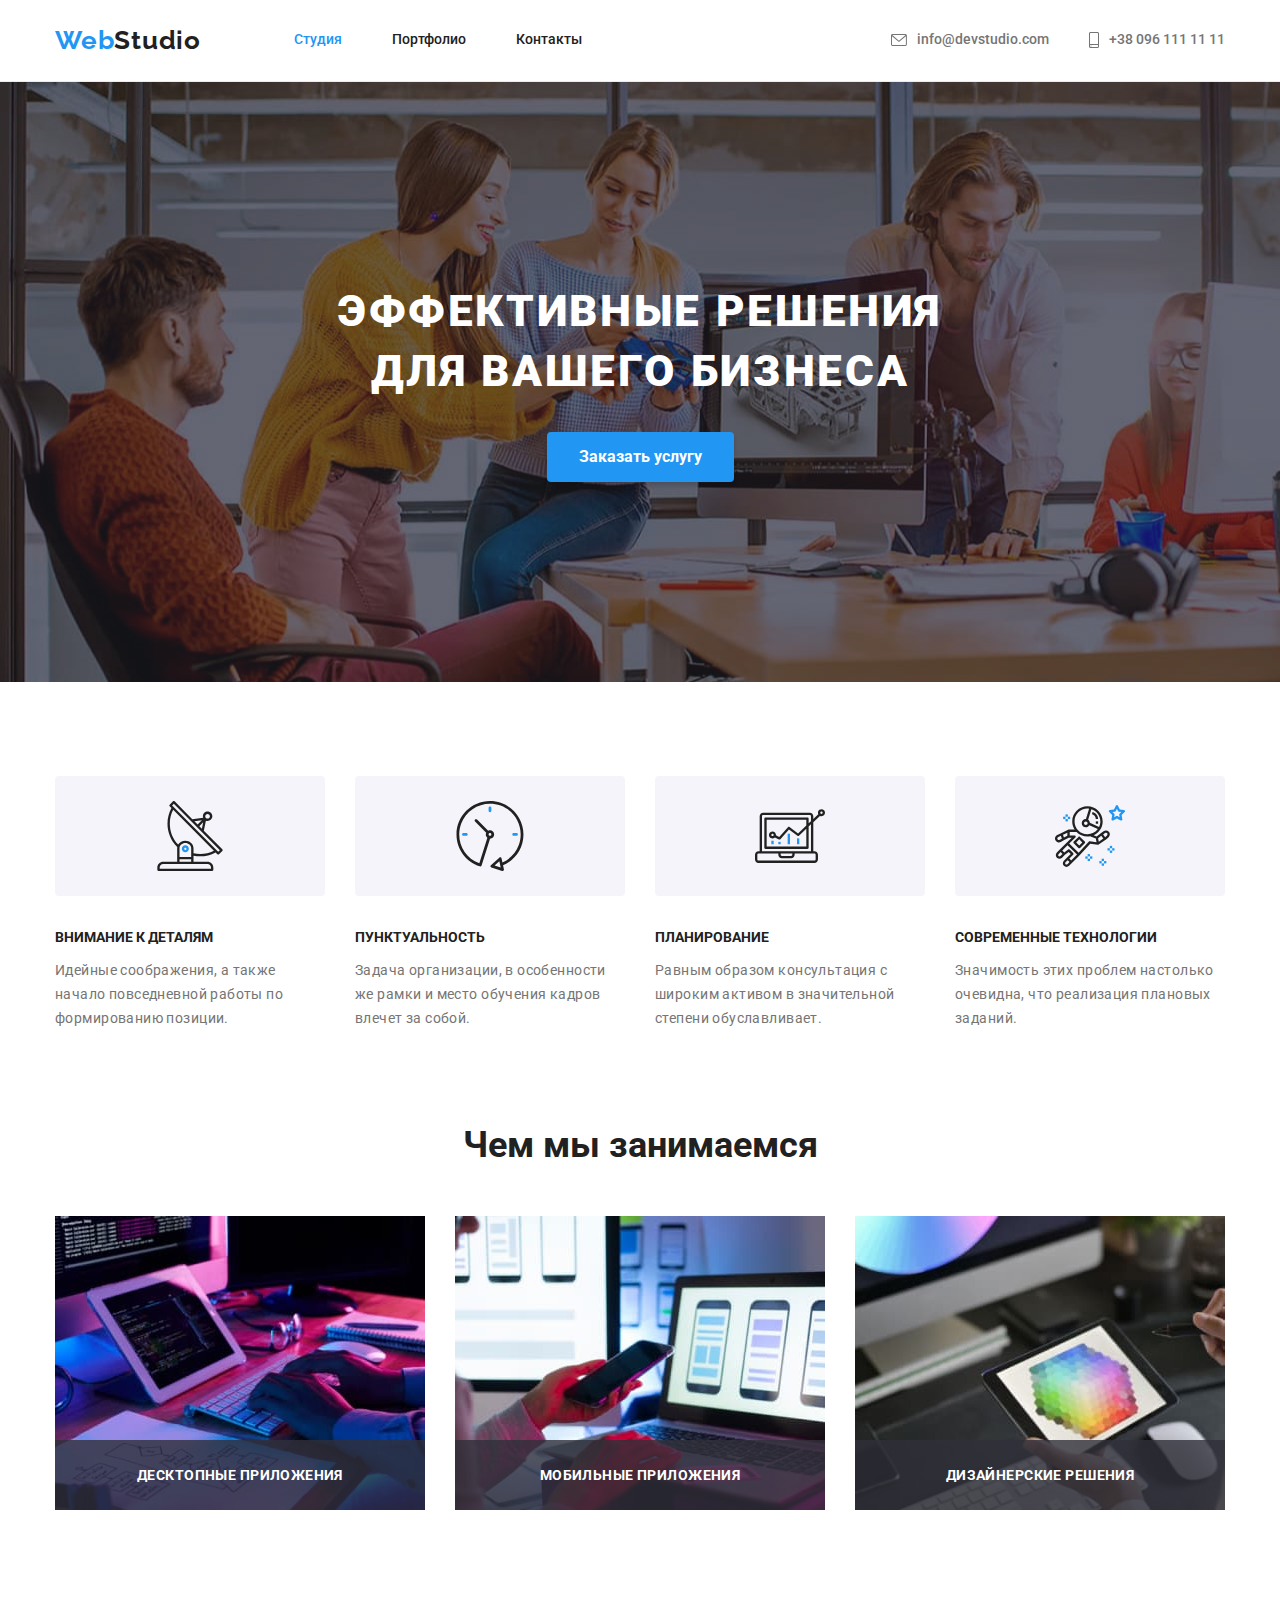
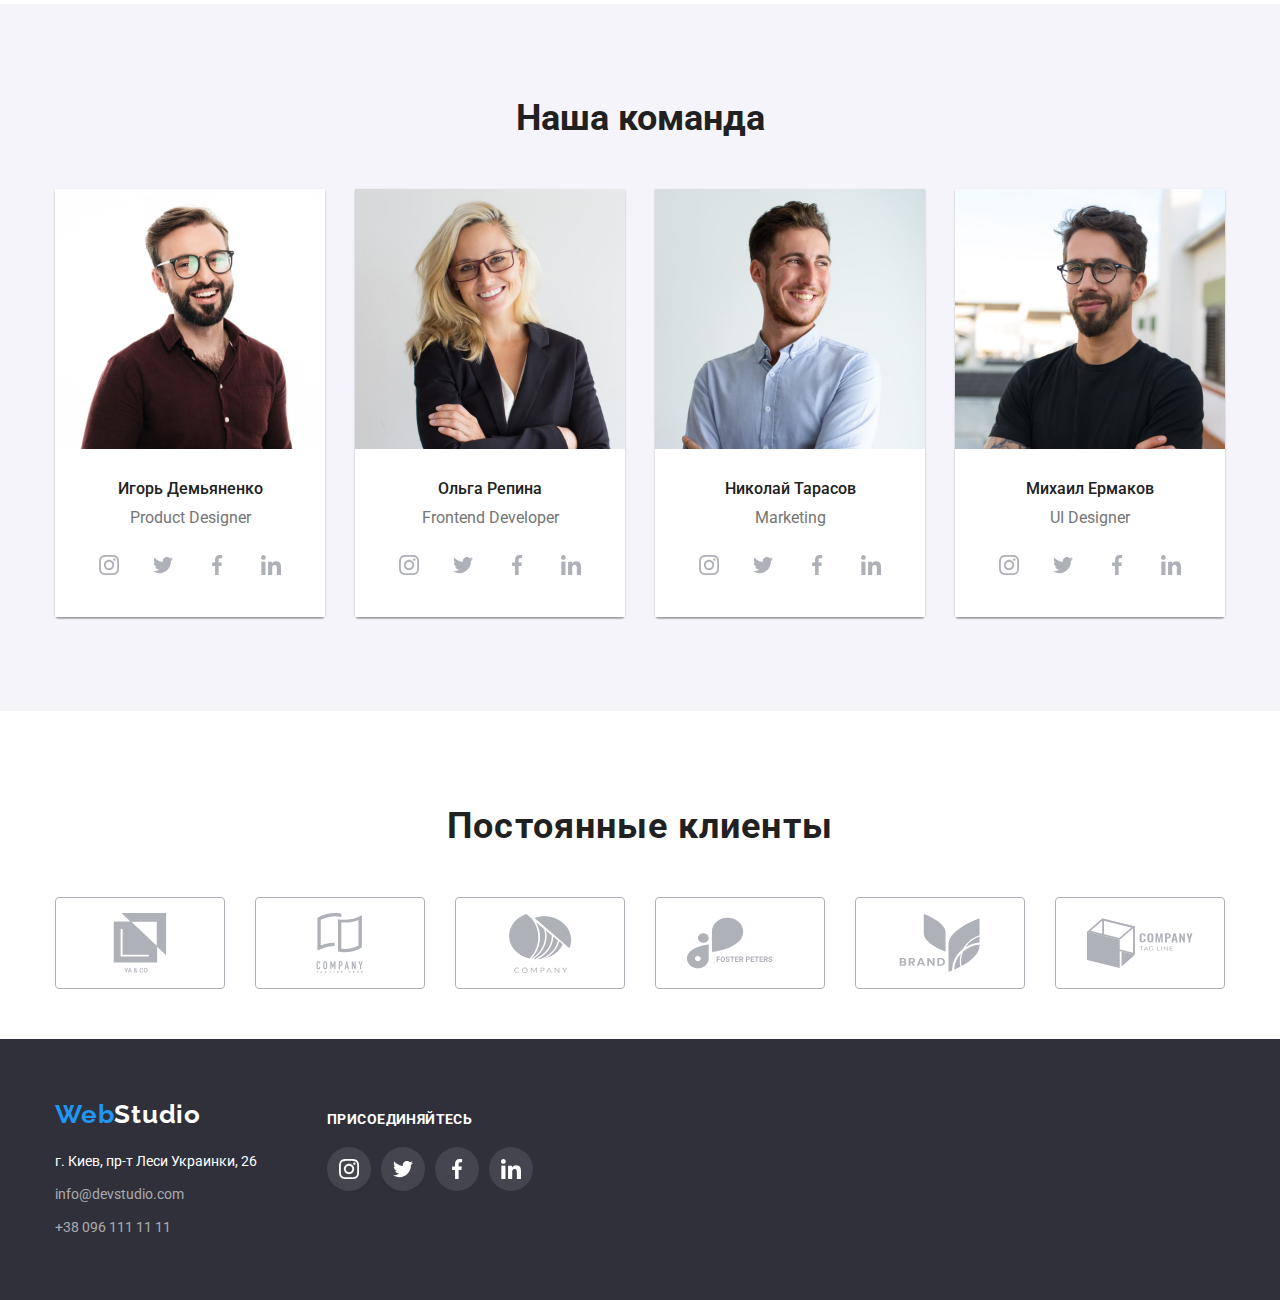
==== commit ee035c9d: "hw5" ====
--- a/index.html
+++ b/index.html
@@ -50,7 +50,7 @@
 
             <div class="hero-container">
                 <h1 class="hero-title">Эффективные решения для вашего бизнеса</h1>
-                <button type="button" class="btn order">Заказать услугу</button>
+                <button type="button" data-modal-open class="btn order">Заказать услугу</button>
 
             </div>
         </section>
@@ -115,9 +115,26 @@
             <h2 class="about-work">Чем мы занимаемся</h2>
 
             <ul class="img-list  list">
-                <li class=img-li><img src="./images/our-work-1.jpg" alt="nice-image-with-computer" width="370"></li>
-                <li class=img-li><img src="./images/our-work-2.jpg" alt="nice-image-with-phone" width="370"></li>
-                <li class=img-li><img src="./images/our-work-3.jpg" alt="nice-image-with-tablet" width="370"></li>
+
+                <li class=img-li>
+                    <div class=about-work-div>
+                    <img src="./images/our-work-1.jpg" alt="nice-image-with-computer" width="370">
+                    <p class="about-work-disc"> Десктопные приложения</p>
+                </div>    
+                </li>
+
+                <li class=img-li>
+                    <div class=about-work-div>
+                    <img src="./images/our-work-2.jpg" alt="nice-image-with-phone" width="370">
+                    <p class="about-work-disc"> Мобильные приложения</p>
+                </div>
+                </li>
+
+                <li class=img-li>
+                    <div class=about-work-div>
+                    <img src="./images/our-work-3.jpg" alt="nice-image-with-tablet" width="370">
+                    <p class="about-work-disc"> Дизайнерские решения</p>
+                </div></li>
             </ul>
 
         </section>
@@ -392,6 +409,14 @@
             </div>
 
     </footer>
+
+    <div class="backdrop is-hidden" data-modal>
+        <div class="modal">
+            <button type="button" class="close-btn" data-modal-close>X</button>
+        </div>
+    </div>
+    
+    <script src="./js/modal.js"></script>
 </body>
 
 </html>--- a/css/styles.css
+++ b/css/styles.css
@@ -109,6 +109,7 @@
 .link {
   text-decoration: none;
   color: var(--color-black);
+  transition: color 250ms cubic-bezier(0.4, 0, 0.2, 1);
 }
 .active {
   color: var(--color-blue);
@@ -126,14 +127,18 @@
   justify-content: flex-end;
   font-weight: 500;
   color: var(--color-grey);
+  transition: color 250ms cubic-bezier(0.4, 0, 0.2, 1);
 }
 .contact-list-icon {
   margin-right: 10px;
-  fill: var(--color-grey);
-}
-.contact-item:hover .contact-list-icon {
+  fill: currentColor;
+  transition: fill 250ms cubic-bezier(0.4, 0, 0.2, 1);
+}
+.contact-item:hover .contact-list-icon,
+.contact-item:focus .contact-list-icon {
   fill: var(--color-blue);
 }
+
 /* /header */
 /* hero */
 .hero-container {
@@ -156,9 +161,9 @@
   display: flex;
   padding-top: 200px;
   padding-bottom: 200px;
- margin-left: auto;
- margin-right: auto;
- max-width: 1600px;
+  margin-left: auto;
+  margin-right: auto;
+  max-width: 1600px;
   background-image: linear-gradient(
       rgba(47, 48, 58, 0.4),
       rgba(47, 48, 58, 0.4)
@@ -188,6 +193,13 @@
   box-shadow: 0px 4px 4px rgba(0, 0, 0, 0.15);
   border-radius: 4px;
   border: none;
+  transition: color 250ms cubic-bezier(0.4, 0, 0.2, 1);
+}
+.order:focus,
+.order:hover {
+  color: var(--color-black);
+  box-shadow: 0px 3px 1px rgba(0, 0, 0, 0.1), 0px 1px 2px rgba(0, 0, 0, 0.08),
+    0px 2px 2px rgba(0, 0, 0, 0.12);
 }
 /* /hero btn */
 /* about */
@@ -246,7 +258,27 @@
   padding-bottom: 94px;
   padding-top: 47px;
 }
-
+.about-work-div {
+  position: relative;
+}
+.about-work-disc {
+  background-color: rgba(47, 48, 58, 0.8);
+  padding-top: 27px;
+  display: block;
+  position: absolute;
+  height: 70px;
+  width: 370px;
+  left: 0px;
+  bottom: 0px;
+  right: 0px;
+  font-weight: bold;
+  font-size: 14px;
+  line-height: 16px;
+  text-align: center;
+  letter-spacing: 0.03em;
+  text-transform: uppercase;
+  color: #ffffff;
+}
 /* /about work */
 /* team */
 .team-section {
@@ -289,6 +321,7 @@
 }
 .employer-card {
   padding: 30px 32px;
+  background-color: #fff;
 }
 /* footer*/
 
@@ -307,7 +340,7 @@
 .footer-color {
   background-color: #2f303a;
 }
-.div-footer{
+.div-footer {
   display: flex;
   flex-direction: row;
 }
@@ -327,25 +360,39 @@
   font-style: normal;
   font-size: 14px;
   line-height: 1.71;
+  transition: color 250ms cubic-bezier(0.4, 0, 0.2, 1);
 }
 .link-footer:hover,
 .link-footer:focus {
   color: var(--color-blue);
 }
 .btn-filter {
+  background-color: var(--color-innative-btn);
+  font-size: 16px;
+  line-height: 1.62;
+  letter-spacing: 0.03em;
+  text-align: center;
+
+  border-radius: 4px;
+  border-color: transparent;
+  padding: 6px 22px;
   font-weight: 500;
   font-size: 16px;
   line-height: 1.62;
   text-align: center;
-  background-color: var(--color-grey);
   color: var(--color-black);
   font-family: Roboto;
   cursor: pointer;
+  transition: color 250ms cubic-bezier(0.4, 0, 0.2, 1),
+    background-color 250ms cubic-bezier(0.4, 0, 0.2, 1),
+    box-shadow 250ms cubic-bezier(0.4, 0, 0.2, 1);
 }
 .btn-filter:hover,
 .btn-filter:focus {
   color: var(--color-white);
   background-color: var(--color-blue);
+  box-shadow: 0px 3px 1px rgba(0, 0, 0, 0.1), 0px 1px 2px rgba(0, 0, 0, 0.08),
+    0px 2px 2px rgba(0, 0, 0, 0.12);
 }
 .galery-title {
   color: var(--color-black);
@@ -365,19 +412,6 @@
 }
 .selectors > .list:not(:last-child) {
   margin-right: 8px;
-}
-.btn-filter {
-  background-color: var(--color-innative-btn);
-  font-size: 16px;
-  line-height: 1.62;
-  letter-spacing: 0.03em;
-  text-align: center;
-  color: var(--color-black);
-  box-shadow: 0px 3px 1px rgba(0, 0, 0, 0.1), 0px 1px 2px rgba(0, 0, 0, 0.08),
-    0px 2px 2px rgba(0, 0, 0, 0.12);
-  border-radius: 4px;
-  border-color: transparent;
-  padding: 6px 22px;
 }
 
 /* tile */
@@ -393,20 +427,54 @@
   flex-basis: calc((100% - 90px) / 3);
   margin-left: 30px;
   margin-top: 30px;
-
 }
 .title-li:hover,
-.title-li:focus{  box-shadow: 0px 3px 1px rgba(0, 0, 0, 0.1), 0px 1px 2px rgba(0, 0, 0, 0.08),
+.title-li:focus {
+  box-shadow: 0px 3px 1px rgba(0, 0, 0, 0.1), 0px 1px 2px rgba(0, 0, 0, 0.08),
     0px 2px 2px rgba(0, 0, 0, 0.12);
   border-radius: 4px;
-  border-color: transparent;}
+  border-color: transparent;
+}
 
 .galery-title {
   margin-bottom: 4px;
 }
+.about-galery-card {
+  padding: 63px 24px;
+  font-family: Roboto;
+  font-style: normal;
+  font-weight: normal;
+  font-size: 18px;
+  line-height: 1.56;
+  letter-spacing: 0.03em;
+  color: #ffffff;
+  width: 100%;
+  height: 100%;
+  position: absolute;
+  top: 0;
+  left: 0;
+  overflow: auto;
+  background-color: rgba(33, 150, 243, 0.9);
+  transform: translateY(100%);
+  transition: transform 250ms cubic-bezier(0.4, 0, 0.2, 1);
+}
+.overlay {
+  position: relative;
+  overflow: hidden;
+}
+.link-al {
+  display: block;
+}
+.link-al:hover .about-galery-card,
+.link-al:focus .about-galery-card {
+  transform: translateY(0%);
+}
 
 .gallery-card {
   padding: 20px 24px;
+  background: #ffffff;
+  border: 1px solid #eeeeee;
+  box-sizing: border-box;
 }
 .contacts-mar {
   margin-bottom: 9px;
@@ -421,6 +489,7 @@
   width: 44px;
   height: 44px;
   border-radius: 50%;
+  transition: background-color 250ms cubic-bezier(0.4, 0, 0.2, 1);
   /* background-color: var(--color-white); */
 }
 .social-link-list {
@@ -428,16 +497,18 @@
   display: flex;
 }
 .social-list-link:hover,
-.social-list-link :focus {
+.social-list-link:focus {
   background-color: var(--color-blue);
 }
 .social-list-icon {
   fill: #afb1b8;
+  transition: fill 250ms cubic-bezier(0.4, 0, 0.2, 1);
 }
 .social-list-link:hover .social-list-icon,
 .social-list-link:focus .social-list-icon {
   fill: var(--color-white);
 }
+
 .clients {
   padding-top: 94px;
   font-weight: 700;
@@ -464,6 +535,7 @@
 .clients-list-icon {
   padding: auto;
   fill: #afb1b8;
+  transition: fill 250ms cubic-bezier(0.4, 0, 0.2, 1);
 }
 .clients-list-link {
   border: 1px solid #afb1b8;
@@ -474,6 +546,8 @@
   display: flex;
   justify-content: center;
   align-items: center;
+  transition: fill 250ms cubic-bezier(0.4, 0, 0.2, 1),
+    border 250ms cubic-bezier(0.4, 0, 0.2, 1);
 }
 
 .clients-list-link:hover .clients-list-icon,
@@ -493,18 +567,17 @@
   width: 44px;
   height: 44px;
   border-radius: 50%;
+
   /* background-color: var(--color-white); */
 }
 .social-list-icon-wite {
   fill: #fff;
 }
 .join-list {
-margin-top: 12px;
+  margin-top: 12px;
   margin-left: 70px;
-
 }
 .join {
- 
   text-transform: uppercase;
   font-weight: bold;
   font-size: 14px;
@@ -516,9 +589,8 @@
 .our-social-link-list {
   display: flex;
   flex-direction: row;
-  
-}
-.our-social-list-item{
+}
+.our-social-list-item {
   padding-right: 10px;
 }
 .our-social-list-link {
@@ -528,6 +600,44 @@
   width: 44px;
   height: 44px;
   border-radius: 50%;
-background: rgba(255, 255, 255, 0.1);
-
-}+  background: rgba(255, 255, 255, 0.1);
+  transition: background 250ms cubic-bezier(0.4, 0, 0.2, 1);
+}
+.backdrop {
+  position: fixed;
+  top: 0;
+  left: 0;
+  right: 0;
+  bottom: 0;
+  z-index: 100;
+  background-color: rgba(0, 0, 0, 0.5);
+
+  transition: opacity 500ms linear, visibility 500ms linear;
+}
+.modal {
+  position: absolute;
+  top: 50%;
+  left: 50%;
+  transform: translate(-50%, -50%);
+  width: 528px;
+  height: 580px;
+  background-color: #ffffff;
+}
+.close-btn {
+  position: absolute;
+  top: 8px;
+  right: 8px;
+  width: 30px;
+  height: 30px;
+  border-radius: 50%;
+  border: 1px solid rgba(0, 0, 0, 0.1);
+  background-color: transparent;
+  cursor: pointer;
+  padding: 0;
+}
+
+.is-hidden {
+  opacity: 0;
+  visibility: hidden;
+  pointer-events: none;
+}
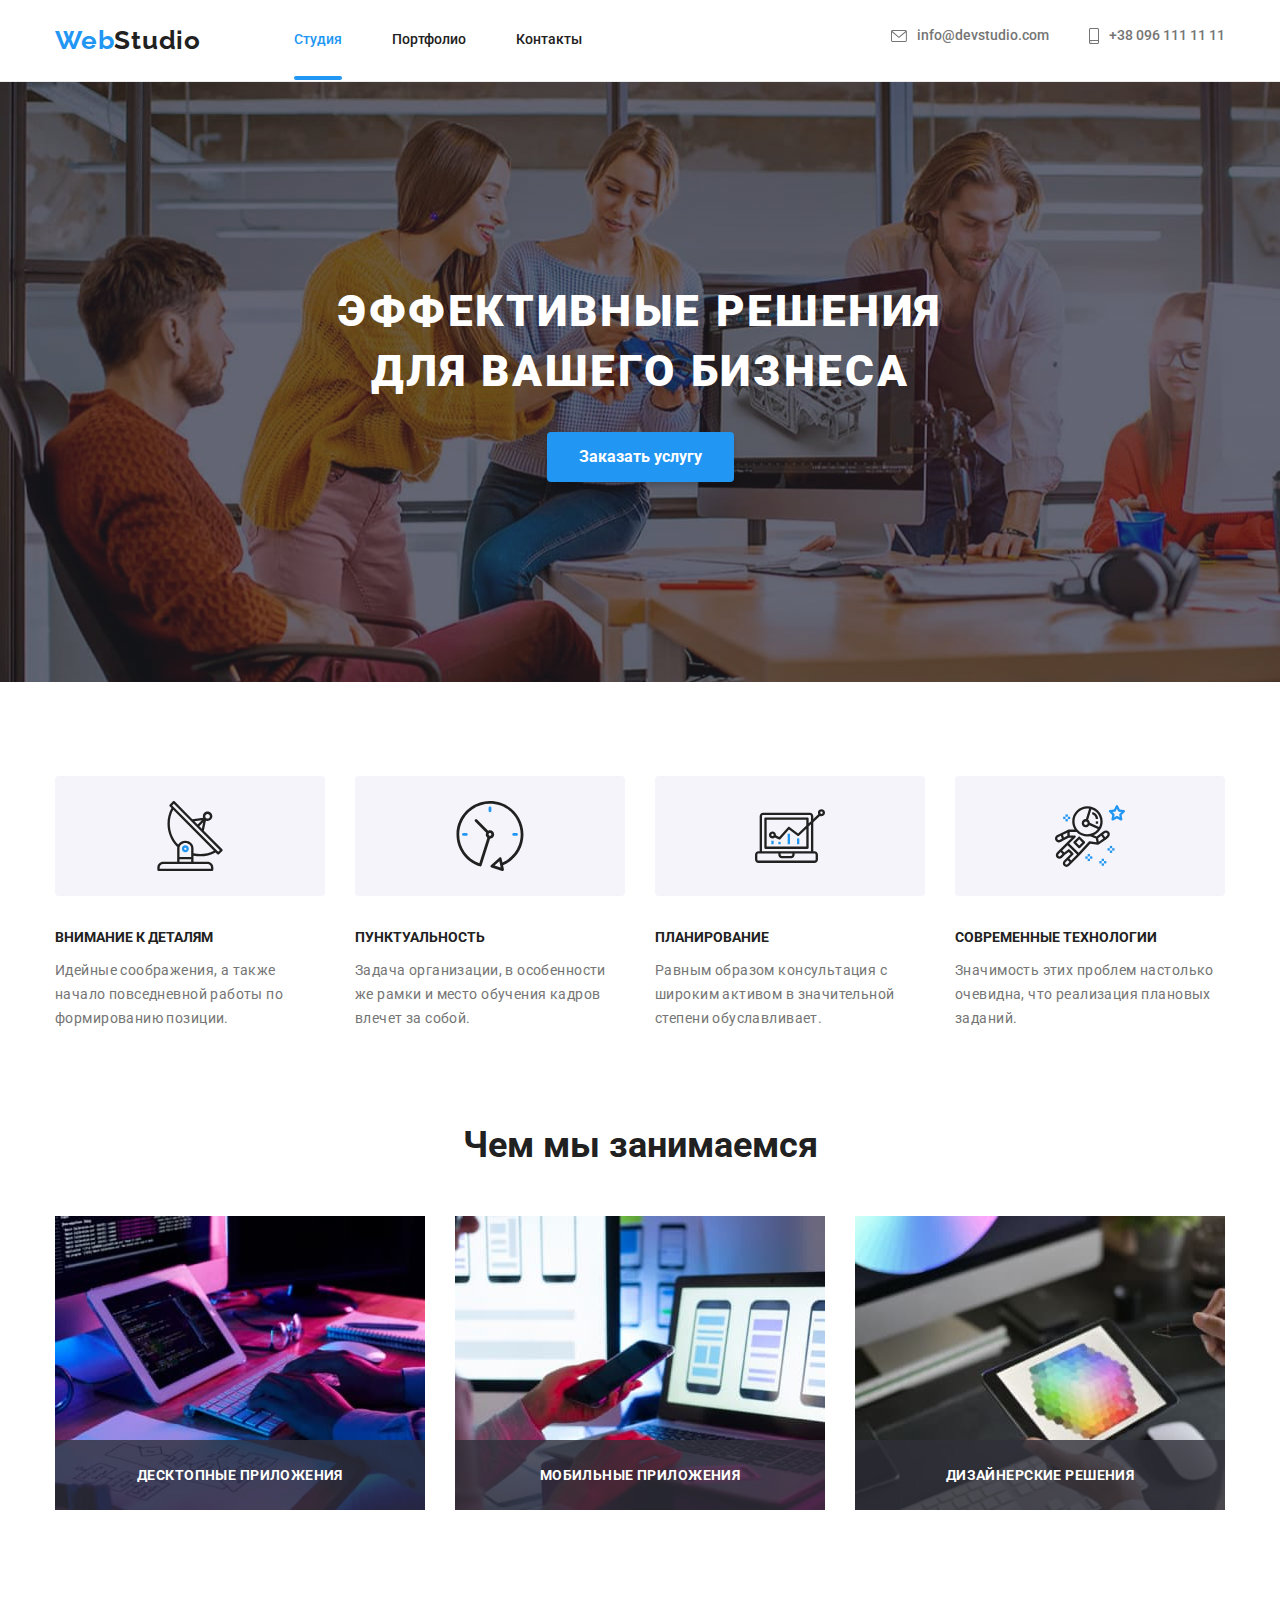
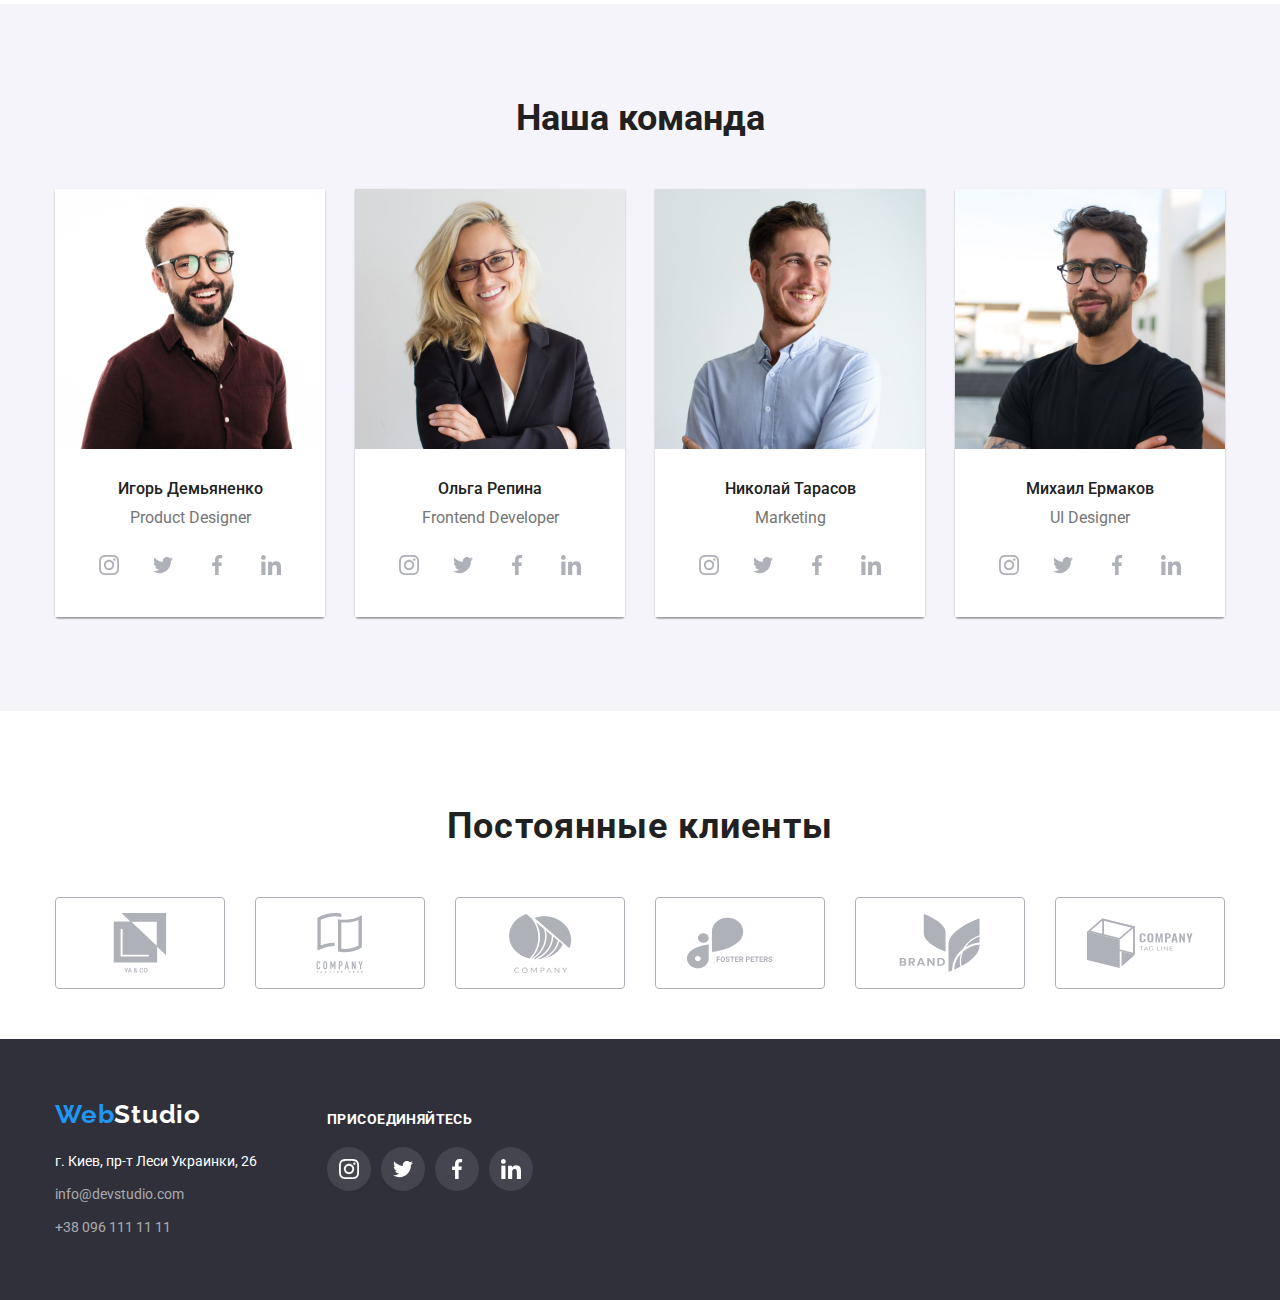
==== commit 8adee8a6: "hw5" ====
--- a/index.html
+++ b/index.html
@@ -412,11 +412,16 @@
 
     <div class="backdrop is-hidden" data-modal>
         <div class="modal">
-            <button type="button" class="close-btn" data-modal-close>X</button>
+            <button type="button" class="close-btn" data-modal-close>
+                <svg class= width="18" height="18">
+                <use href="./images/sprite.svg#icon-close"></use> 
+            </svg>
+            </button>                
         </div>
     </div>
     
     <script src="./js/modal.js"></script>
+    
 </body>
 
 </html>--- a/css/styles.css
+++ b/css/styles.css
@@ -75,7 +75,7 @@
 }
 .nav-link {
   padding-top: 25px;
-  padding-bottom: 25px;
+  padding-bottom: 33px;
 }
 
 /* logo */
@@ -113,6 +113,21 @@
 }
 .active {
   color: var(--color-blue);
+  position: relative;
+}
+.active:after {
+  content: "";
+  display: block;
+  position: absolute;
+  width: 100%;
+  height: 4px;
+  left: 0;
+  bottom: 0;
+  background-color: var(--color-blue);
+  display: inline-block;
+  border-radius: 2px;
+  margin: 0;
+  padding: 0;
 }
 .contact-list {
   display: flex;
